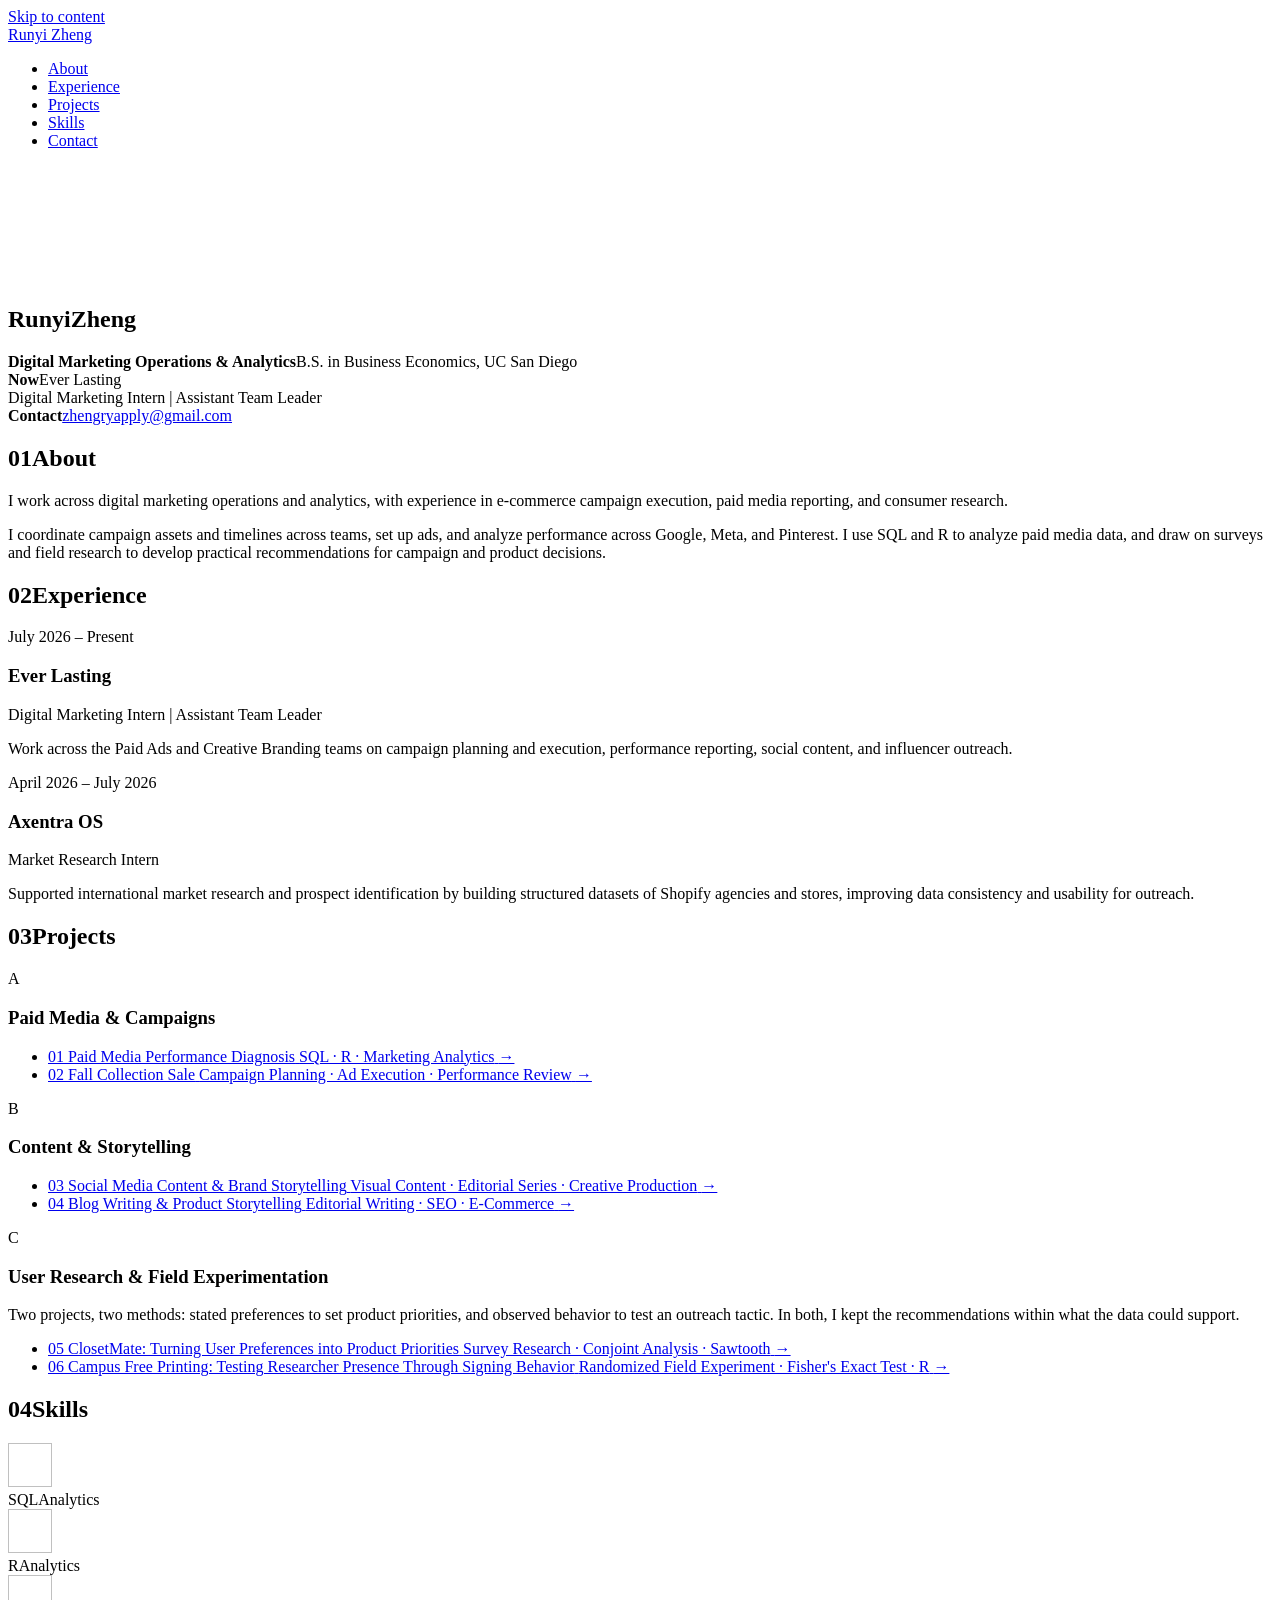
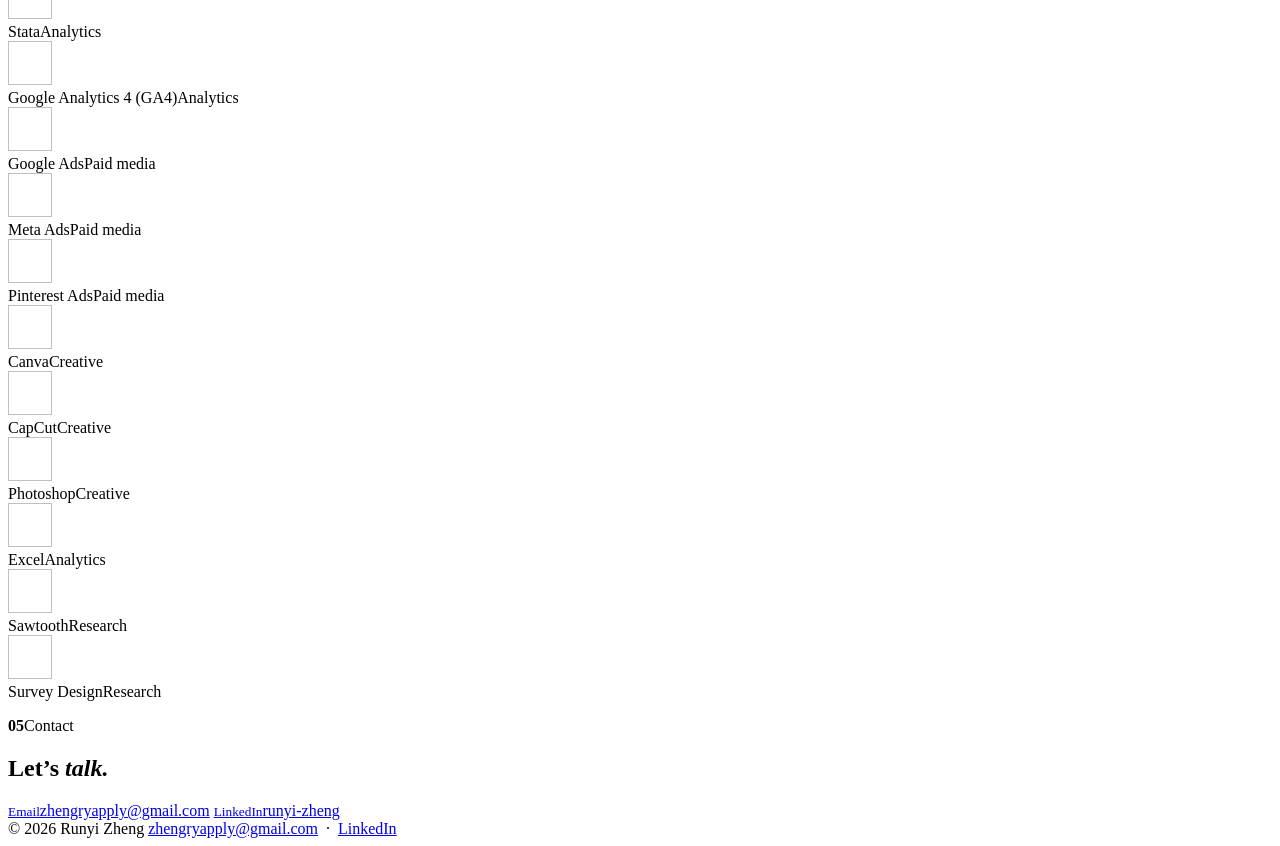
==== index.html @ e35b39c4 "Add files via upload" ====
<!doctype html>
<html lang="en">
<head>
<meta charset="utf-8">
<meta name="viewport" content="width=device-width, initial-scale=1">
<title>Runyi Zheng — Digital Marketing Operations &amp; Analytics</title>
<meta name="description" content="Runyi Zheng: digital marketing operations and analytics. Paid media reporting, campaign execution, content and consumer research. B.S. in Business Economics, UC San Diego.">
<meta property="og:title" content="Runyi Zheng — Digital Marketing Operations &amp; Analytics">
<meta property="og:description" content="Runyi Zheng: digital marketing operations and analytics. Paid media reporting, campaign execution, content and consumer research. B.S. in Business Economics, UC San Diego.">
<meta property="og:type" content="website">
<meta name="theme-color" content="#0a0a0a">
<link rel="icon" href="favicon.svg" type="image/svg+xml">
<link rel="preload" href="assets/fonts/inter-latin-wght-normal.woff2" as="font" type="font/woff2" crossorigin>
<link rel="stylesheet" href="assets/style.css">
<script src="assets/fallback.js" defer></script>
</head>
<body>
<a class="skip" href="#main">Skip to content</a>
<header class="nav">
  <a class="brand" href="#">Runyi Zheng</a>
  <nav aria-label="Main"><ul>
    <li><a href="#about">About</a></li>
    <li><a href="#experience">Experience</a></li>
    <li><a href="#projects">Projects</a></li>
    <li><a href="#skills">Skills</a></li>
    <li><a href="#contact">Contact</a></li>
  </ul></nav>
</header>
<main id="main">

<section class="hero" id="top" style="padding-top:120px">
  <div class="wrap">
    <h1><span>Runyi</span><span>Zheng</span></h1>
    <div class="hero-meta">
      <div><strong>Digital Marketing Operations &amp; Analytics</strong>B.S. in Business Economics, UC San Diego</div>
      <div><strong>Now</strong>Ever Lasting<br>Digital Marketing Intern | Assistant Team Leader</div>
      <div><strong>Contact</strong><a href="mailto:zhengryapply@gmail.com">zhengryapply@gmail.com</a></div>
    </div>
  </div>
</section>

<section id="about">
  <div class="wrap">
    <div class="sec-head">
      <h2 class="label"><b>01</b>About</h2>
      <div>
        <p class="about-text">I work across digital marketing operations and analytics, with experience in e-commerce campaign execution, paid media reporting, and consumer research.</p>
        <p class="about-text">I coordinate campaign assets and timelines across teams, set up ads, and analyze performance across Google, Meta, and Pinterest. I use SQL and R to analyze paid media data, and draw on surveys and field research to develop practical recommendations for campaign and product decisions.</p>
      </div>
    </div>
  </div>
</section>

<section id="experience" style="padding-top:0">
  <div class="wrap">
    <h2 class="label"><b>02</b>Experience</h2>
    <div class="rows">
      <article class="exp">
        <div class="when">July 2026 &ndash; Present</div>
        <div><h3>Ever Lasting</h3><p class="role">Digital Marketing Intern | Assistant Team Leader</p></div>
        <p class="desc">Work across the Paid Ads and Creative Branding teams on campaign planning and execution, performance reporting, social content, and influencer outreach.</p>
      </article>
      <article class="exp">
        <div class="when">April 2026 &ndash; July 2026</div>
        <div><h3>Axentra OS</h3><p class="role">Market Research Intern</p></div>
        <p class="desc">Supported international market research and prospect identification by building structured datasets of Shopify agencies and stores, improving data consistency and usability for outreach.</p>
      </article>
    </div>
  </div>
</section>

<section id="projects" style="padding-top:0">
  <div class="wrap">
    <h2 class="label"><b>03</b>Projects</h2>
    <div class="group">
      <div class="group-head"><span class="label">A</span><h3>Paid Media &amp; Campaigns</h3></div>
      <ul class="plist">
        <li><a href="paid-media-diagnosis.html">
          <span class="num">01</span>
          <span class="title">Paid Media Performance Diagnosis</span>
          <span class="tags">SQL · R · Marketing Analytics</span>
          <span class="arrow" aria-hidden="true">&rarr;</span>
        </a></li>
        <li><a href="fall-collection-sale.html">
          <span class="num">02</span>
          <span class="title">Fall Collection Sale</span>
          <span class="tags">Campaign Planning · Ad Execution · Performance Review</span>
          <span class="arrow" aria-hidden="true">&rarr;</span>
        </a></li>
      </ul>
    </div>
    <div class="group">
      <div class="group-head"><span class="label">B</span><h3>Content &amp; Storytelling</h3></div>
      <ul class="plist">
        <li><a href="social-content.html">
          <span class="num">03</span>
          <span class="title">Social Media Content &amp; Brand Storytelling</span>
          <span class="tags">Visual Content · Editorial Series · Creative Production</span>
          <span class="arrow" aria-hidden="true">&rarr;</span>
        </a></li>
        <li><a href="blog-writing.html">
          <span class="num">04</span>
          <span class="title">Blog Writing &amp; Product Storytelling</span>
          <span class="tags">Editorial Writing · SEO · E-Commerce</span>
          <span class="arrow" aria-hidden="true">&rarr;</span>
        </a></li>
      </ul>
    </div>
    <div class="group">
      <div class="group-head"><span class="label">C</span><h3>User Research &amp; Field Experimentation</h3>
      <p class="group-note">Two projects, two methods: stated preferences to set product priorities, and observed behavior to test an outreach tactic. In both, I kept the recommendations within what the data could support.</p></div>
      <ul class="plist">
        <li><a href="closetmate.html">
          <span class="num">05</span>
          <span class="title">ClosetMate: Turning User Preferences into Product Priorities</span>
          <span class="tags">Survey Research · Conjoint Analysis · Sawtooth</span>
          <span class="arrow" aria-hidden="true">&rarr;</span>
        </a></li>
        <li><a href="campus-free-printing.html">
          <span class="num">06</span>
          <span class="title">Campus Free Printing: Testing Researcher Presence Through Signing Behavior</span>
          <span class="tags">Randomized Field Experiment · Fisher's Exact Test · R</span>
          <span class="arrow" aria-hidden="true">&rarr;</span>
        </a></li>
      </ul>
    </div>
  </div>
</section>

<section id="skills" style="padding-top:0">
  <div class="wrap">
    <h2 class="label"><b>04</b>Skills</h2>
    <div class="skills-grid">
      <div class="skill">
        <div class="logo"><img data-base="assets/logos/sql" data-exts="svg,png,webp" alt="" width="44" height="44"></div>
        <div class="name">SQL<span class="kind">Analytics</span></div>
      </div>
      <div class="skill">
        <div class="logo"><img data-base="assets/logos/r" data-exts="svg,png,webp" alt="" width="44" height="44"></div>
        <div class="name">R<span class="kind">Analytics</span></div>
      </div>
      <div class="skill">
        <div class="logo"><img data-base="assets/logos/stata" data-exts="svg,png,webp" alt="" width="44" height="44"></div>
        <div class="name">Stata<span class="kind">Analytics</span></div>
      </div>
      <div class="skill">
        <div class="logo"><img data-base="assets/logos/google-analytics" data-exts="svg,png,webp" alt="" width="44" height="44"></div>
        <div class="name">Google Analytics 4 (GA4)<span class="kind">Analytics</span></div>
      </div>
      <div class="skill">
        <div class="logo"><img data-base="assets/logos/google-ads" data-exts="svg,png,webp" alt="" width="44" height="44"></div>
        <div class="name">Google Ads<span class="kind">Paid media</span></div>
      </div>
      <div class="skill">
        <div class="logo"><img data-base="assets/logos/meta-ads" data-exts="svg,png,webp" alt="" width="44" height="44"></div>
        <div class="name">Meta Ads<span class="kind">Paid media</span></div>
      </div>
      <div class="skill">
        <div class="logo"><img data-base="assets/logos/pinterest-ads" data-exts="svg,png,webp" alt="" width="44" height="44"></div>
        <div class="name">Pinterest Ads<span class="kind">Paid media</span></div>
      </div>
      <div class="skill">
        <div class="logo"><img data-base="assets/logos/canva" data-exts="svg,png,webp" alt="" width="44" height="44"></div>
        <div class="name">Canva<span class="kind">Creative</span></div>
      </div>
      <div class="skill">
        <div class="logo"><img data-base="assets/logos/capcut" data-exts="svg,png,webp" alt="" width="44" height="44"></div>
        <div class="name">CapCut<span class="kind">Creative</span></div>
      </div>
      <div class="skill">
        <div class="logo"><img data-base="assets/logos/photoshop" data-exts="svg,png,webp" alt="" width="44" height="44"></div>
        <div class="name">Photoshop<span class="kind">Creative</span></div>
      </div>
      <div class="skill">
        <div class="logo"><img data-base="assets/logos/excel" data-exts="svg,png,webp" alt="" width="44" height="44"></div>
        <div class="name">Excel<span class="kind">Analytics</span></div>
      </div>
      <div class="skill">
        <div class="logo"><img data-base="assets/logos/sawtooth" data-exts="svg,png,webp" alt="" width="44" height="44"></div>
        <div class="name">Sawtooth<span class="kind">Research</span></div>
      </div>
      <div class="skill">
        <div class="logo"><img data-base="assets/logos/survey-design" data-exts="svg,png,webp" alt="" width="44" height="44"></div>
        <div class="name">Survey Design<span class="kind">Research</span></div>
      </div>
    </div>
  </div>
</section>

<section class="contact" id="contact">
  <div class="wrap">
    <p class="label"><b>05</b>Contact</p>
    <h2>Let&rsquo;s <em>talk.</em></h2>
    <div class="contact-links">
      <a href="mailto:zhengryapply@gmail.com"><small>Email</small>zhengryapply@gmail.com</a>
      <a href="https://www.linkedin.com/in/runyi-zheng-bb19a9379" target="_blank" rel="noopener"><small>LinkedIn</small>runyi-zheng</a>
    </div>
  </div>
</section>

</main>
<footer>
  <div class="wrap">
    <span>&copy; 2026 Runyi Zheng</span>
    <span><a href="mailto:zhengryapply@gmail.com">zhengryapply@gmail.com</a> &nbsp;·&nbsp; <a href="https://www.linkedin.com/in/runyi-zheng-bb19a9379" target="_blank" rel="noopener">LinkedIn</a></span>
  </div>
</footer>
</body>
</html>
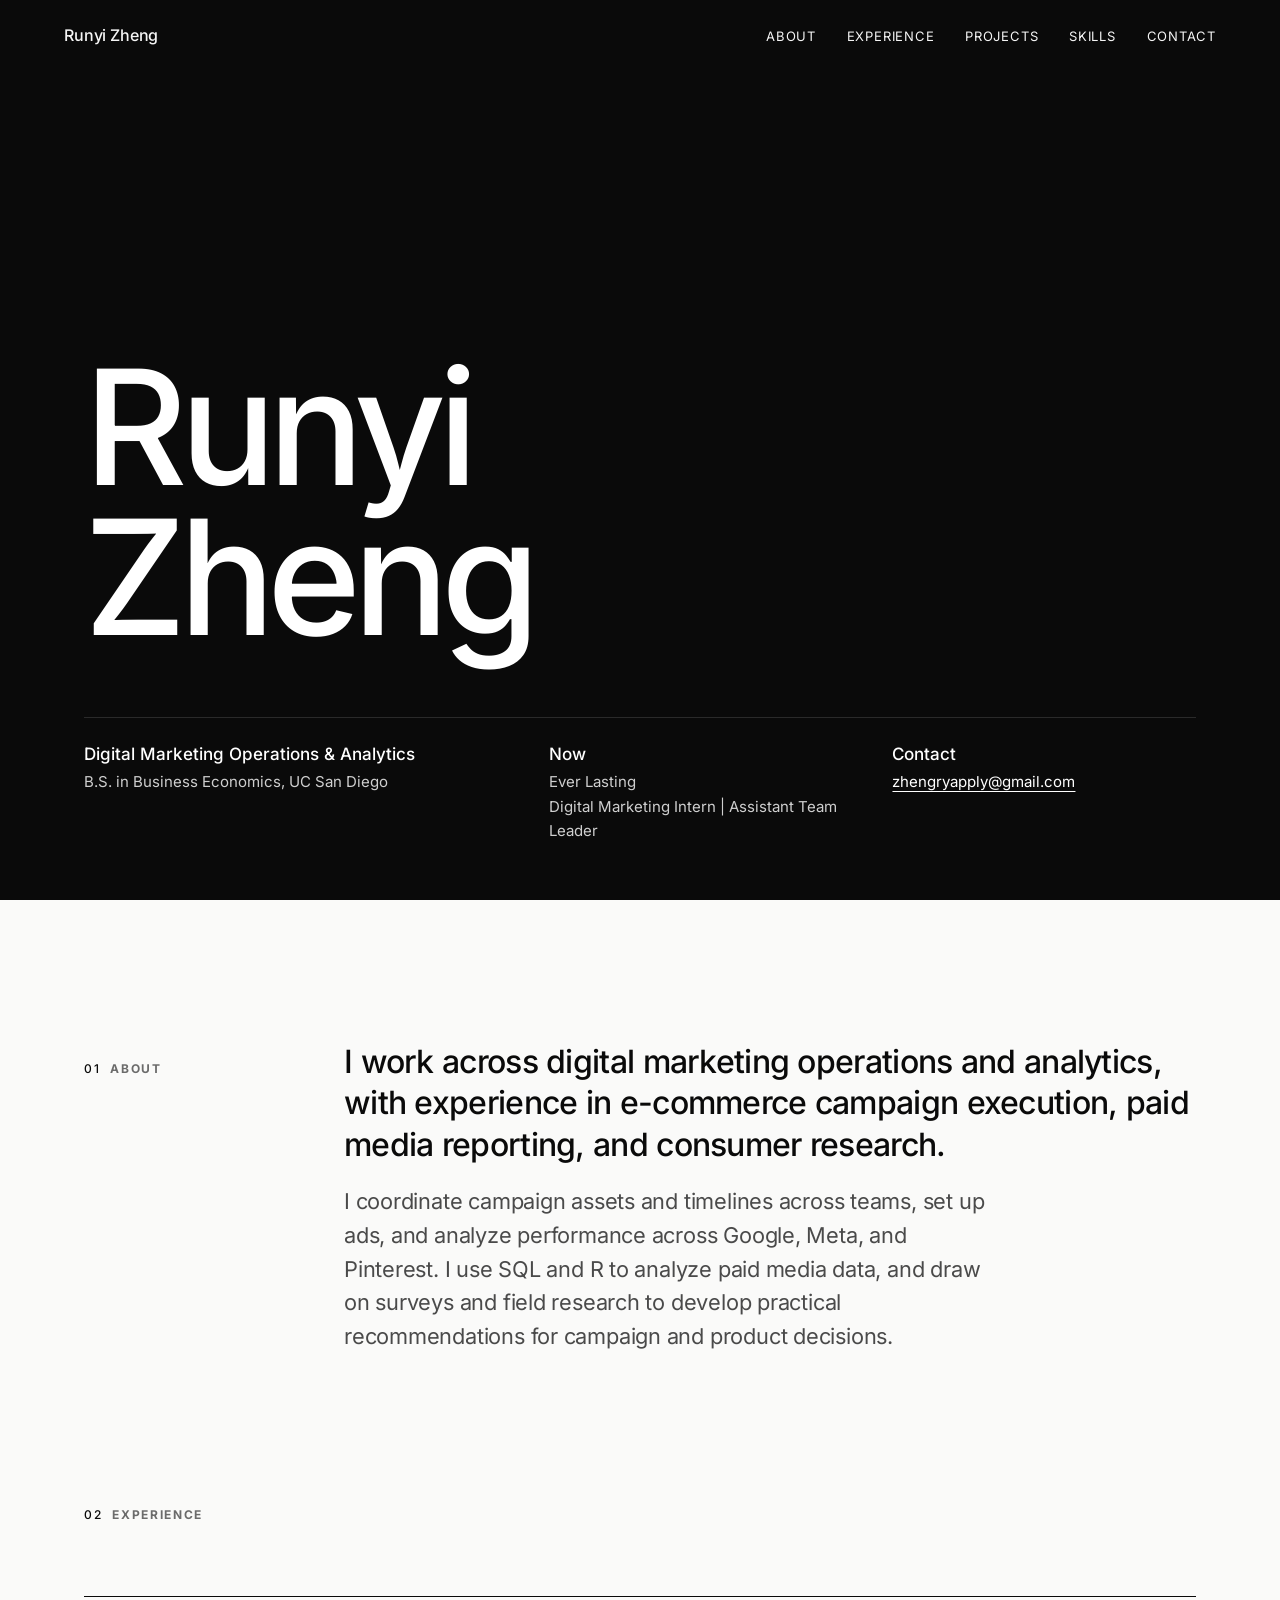
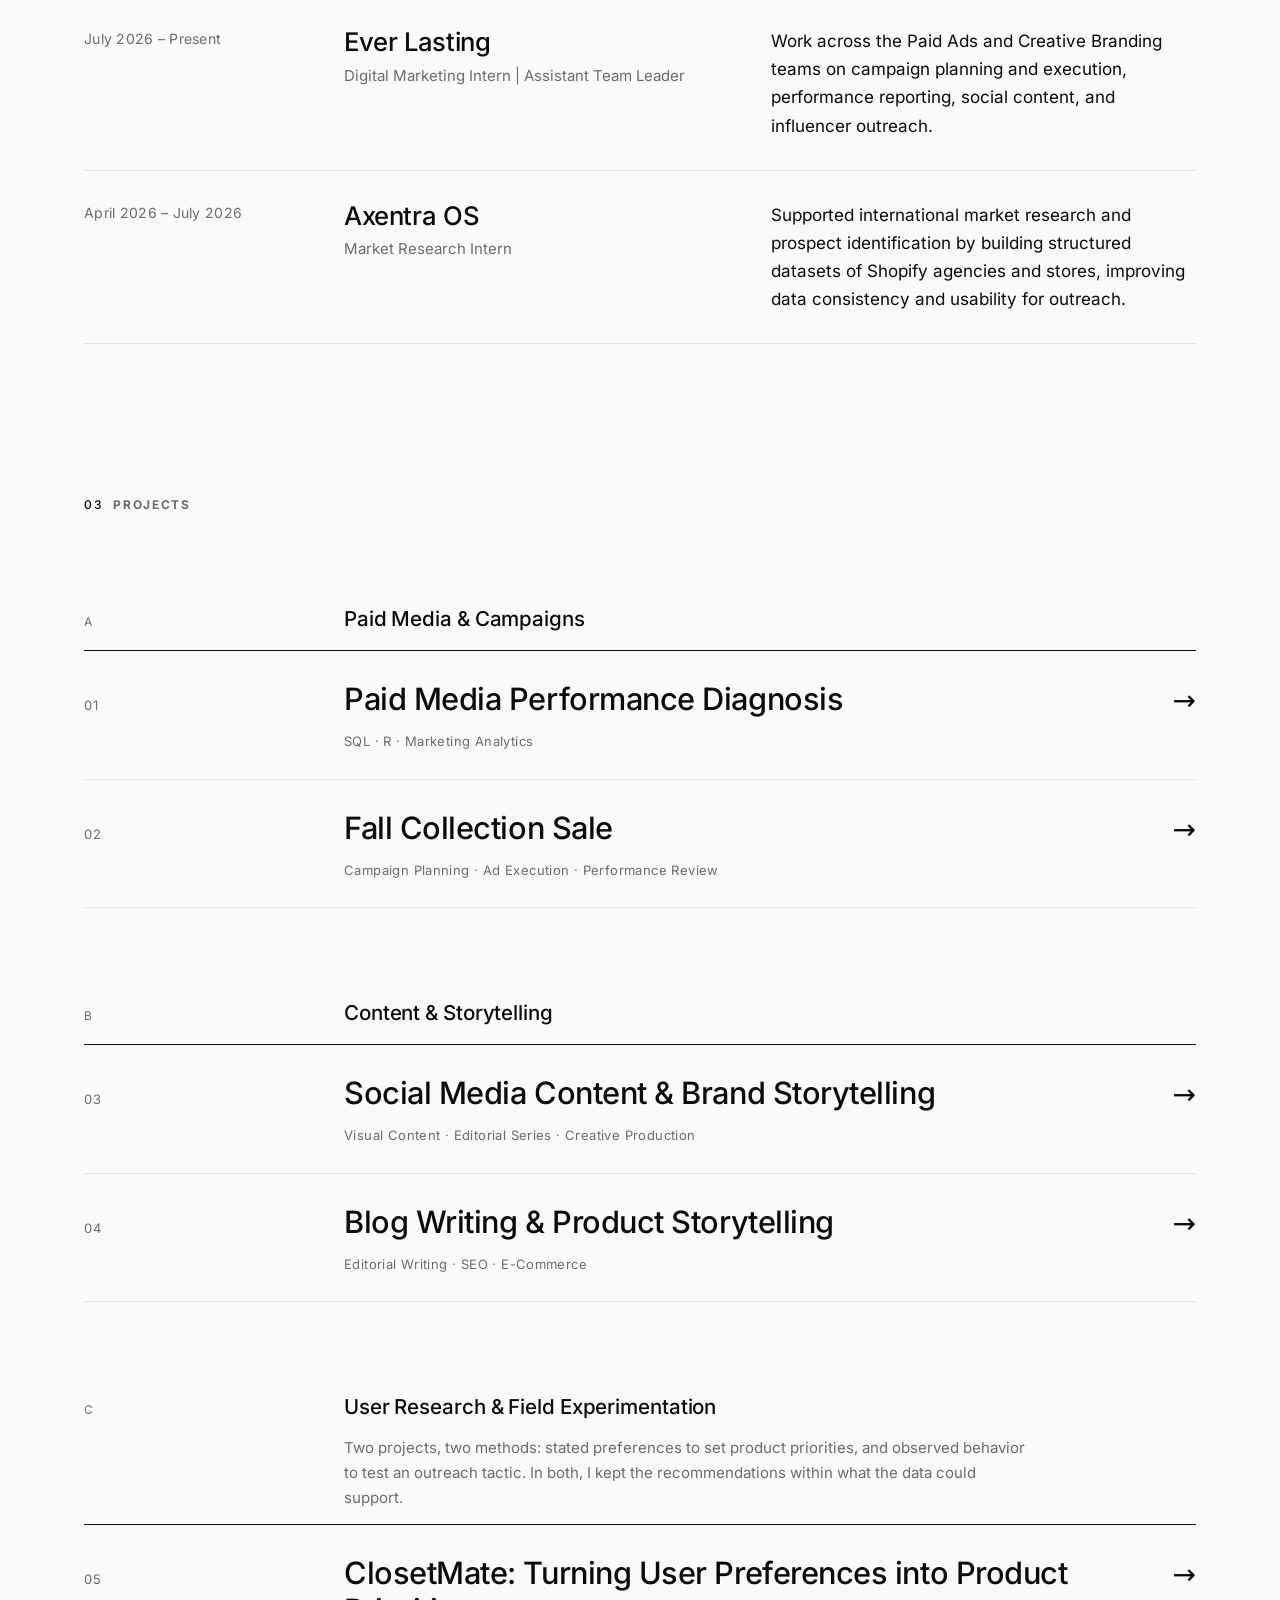
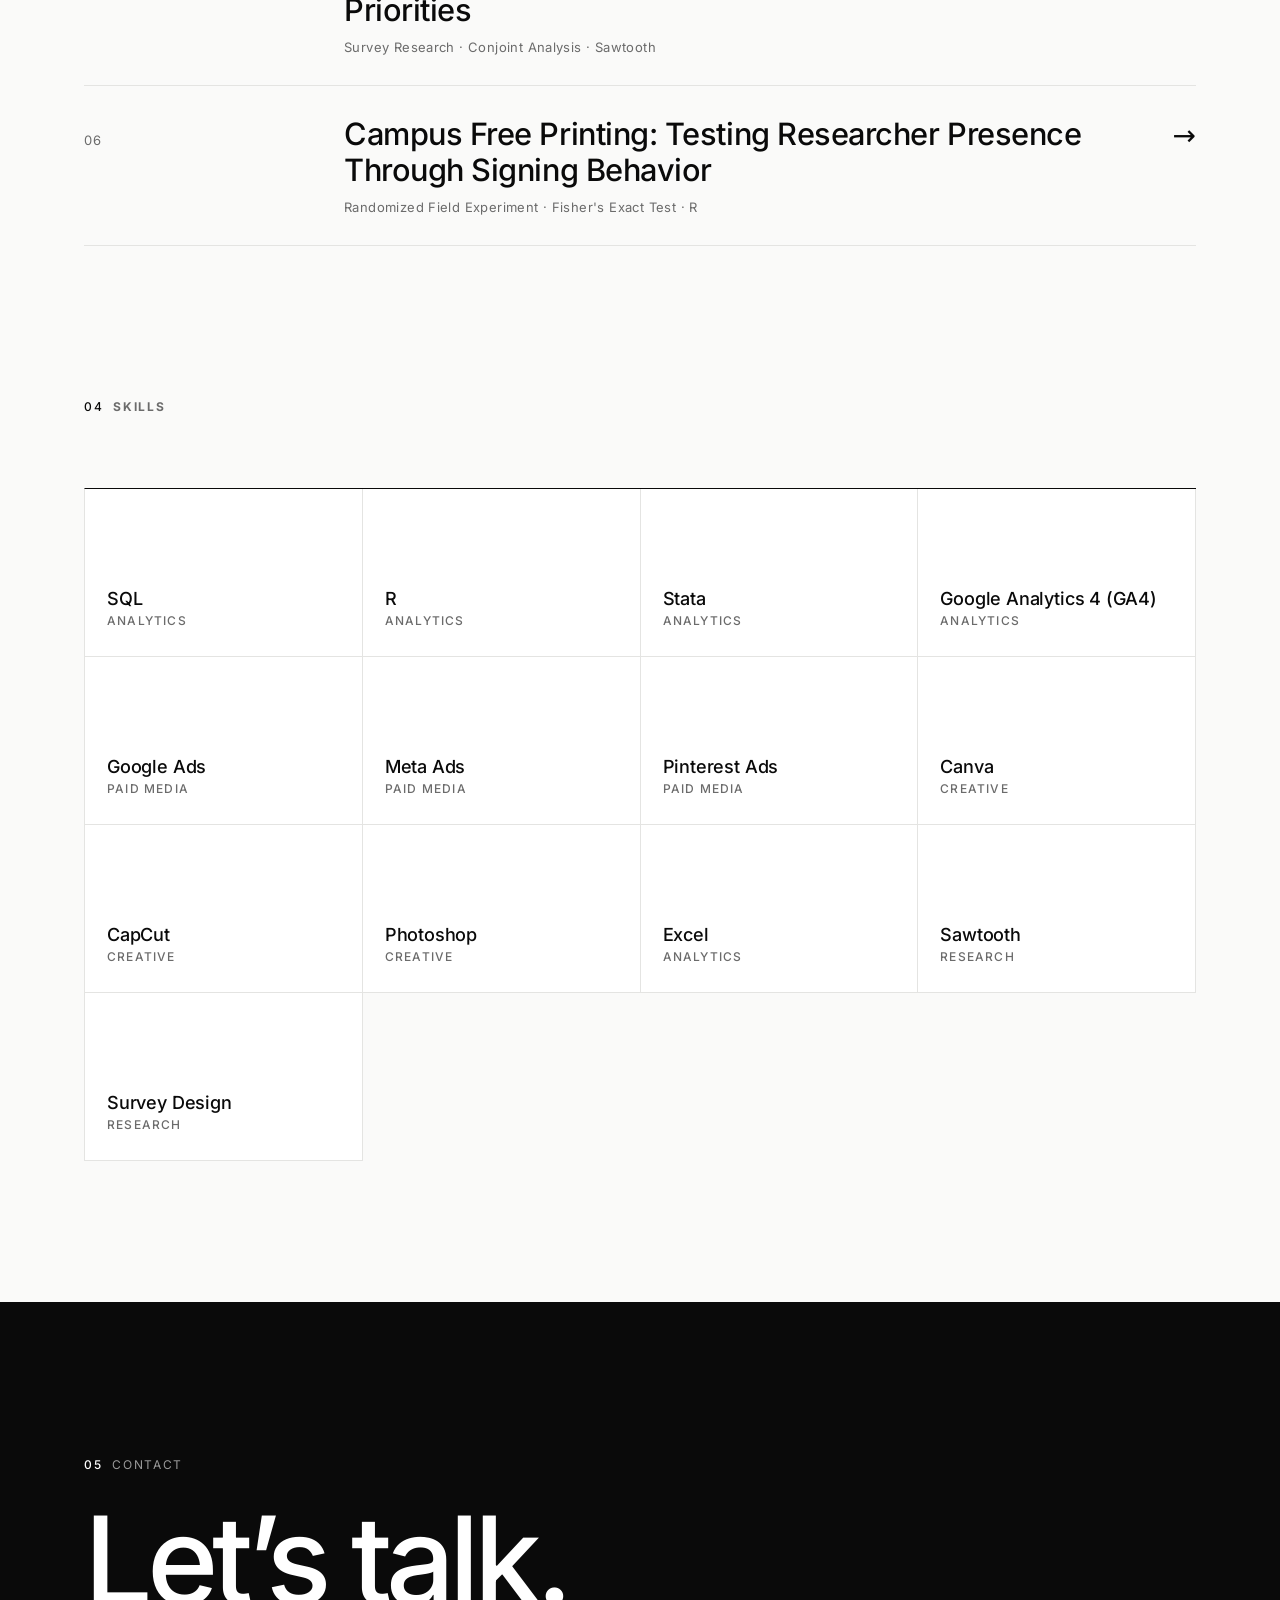
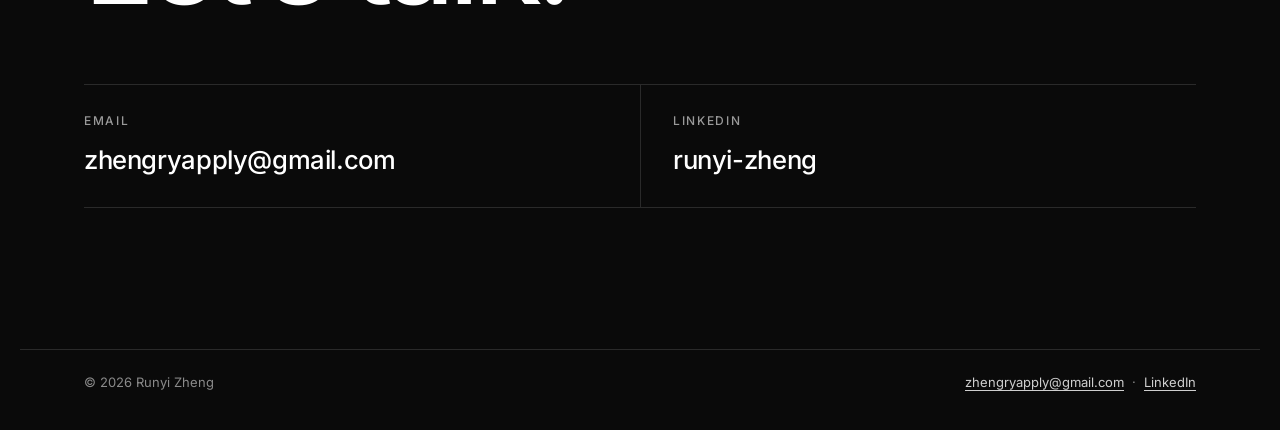
==== commit 0fa61589: "Add files via upload" ====
--- a/index.html
+++ b/index.html
@@ -9,10 +9,308 @@
 <meta property="og:description" content="Runyi Zheng: digital marketing operations and analytics. Paid media reporting, campaign execution, content and consumer research. B.S. in Business Economics, UC San Diego.">
 <meta property="og:type" content="website">
 <meta name="theme-color" content="#0a0a0a">
-<link rel="icon" href="favicon.svg" type="image/svg+xml">
+<link rel="icon" href="[data-uri]" type="image/svg+xml">
 <link rel="preload" href="assets/fonts/inter-latin-wght-normal.woff2" as="font" type="font/woff2" crossorigin>
-<link rel="stylesheet" href="assets/style.css">
-<script src="assets/fallback.js" defer></script>
+<style>/* Runyi Zheng — portfolio
+   Black and white, editorial. Fonts are self-hosted in /assets/fonts. */
+
+@font-face {
+  font-family: "Inter";
+  src: url("[data-uri]") format("woff2");
+  font-weight: 100 900;
+  font-style: normal;
+  font-display: swap;
+}
+
+:root {
+  --black: #0a0a0a;
+  --white: #ffffff;
+  --paper: #fafaf9;
+  --muted: #6b6b6b;
+  --line: #e4e4e2;
+  --line-dark: #2a2a2a;
+  --sans: "Inter", system-ui, -apple-system, "Segoe UI", Helvetica, Arial, sans-serif;
+  --gutter: clamp(20px, 5vw, 72px);
+  --max: 1240px;
+}
+
+*, *::before, *::after { box-sizing: border-box; }
+html { scroll-behavior: smooth; -webkit-text-size-adjust: 100%; }
+body {
+  margin: 0;
+  background: var(--paper);
+  color: var(--black);
+  font-family: var(--sans);
+  font-size: 17px;
+  line-height: 1.65;
+  -webkit-font-smoothing: antialiased;
+  text-rendering: optimizeLegibility;
+}
+img { max-width: 100%; height: auto; display: block; }
+a { color: inherit; }
+::selection { background: var(--black); color: var(--white); }
+
+.skip {
+  position: absolute; left: -9999px; top: 8px;
+  background: var(--black); color: var(--white); padding: 8px 14px; z-index: 100;
+}
+.skip:focus { left: 8px; }
+
+:focus-visible { outline: 2px solid currentColor; outline-offset: 4px; }
+
+.wrap { max-width: var(--max); margin: 0 auto; padding: 0 var(--gutter); }
+
+/* ---------- Nav (inverts over black and white) ---------- */
+.nav {
+  position: fixed; inset: 0 0 auto 0; z-index: 50;
+  display: flex; justify-content: space-between; align-items: baseline;
+  gap: 8px 24px; flex-wrap: wrap;
+  padding: 22px var(--gutter);
+  color: #fff; mix-blend-mode: difference;
+  font-size: 13px; letter-spacing: .06em; text-transform: uppercase;
+  pointer-events: none;
+}
+.nav a { text-decoration: none; pointer-events: auto; }
+.nav .brand { font-family: var(--sans); font-weight: 500; font-size: 16px; letter-spacing: -.01em; text-transform: none; }
+.nav ul { list-style: none; margin: 0; padding: 0; display: flex; gap: clamp(14px, 2.4vw, 32px); }
+.nav ul a { position: relative; padding-bottom: 2px; }
+.nav ul a::after {
+  content: ""; position: absolute; left: 0; bottom: 0; height: 1px; width: 100%;
+  background: currentColor; transform: scaleX(0); transform-origin: left; transition: transform .35s ease;
+}
+.nav ul a:hover::after, .nav ul a:focus-visible::after { transform: scaleX(1); }
+
+/* ---------- Hero ---------- */
+.hero {
+  background: var(--black); color: var(--white);
+  min-height: 100svh; display: flex; flex-direction: column; justify-content: flex-end;
+  padding: 120px 0 clamp(28px, 5vw, 56px);
+}
+.hero h1 {
+  font-family: var(--sans); font-weight: 500;
+  font-size: clamp(52px, 12.5vw, 184px); line-height: .94; letter-spacing: -.05em;
+  margin: 0 0 clamp(28px, 5vw, 64px);
+}
+.hero h1 span { display: block; }
+.hero-meta {
+  display: grid; grid-template-columns: 1.4fr 1fr 1fr; gap: 24px 40px;
+  border-top: 1px solid var(--line-dark); padding-top: 22px;
+  font-size: 15px; color: #cfcfcf;
+}
+.hero-meta strong { display: block; color: var(--white); font-weight: 500; font-size: 17px; margin-bottom: 2px; }
+.hero-meta a { color: var(--white); text-underline-offset: 4px; }
+.hero h1, .hero-meta { animation: rise .9s cubic-bezier(.2,.7,.2,1) both; }
+.hero-meta { animation-delay: .15s; }
+@keyframes rise { from { opacity: 0; transform: translateY(18px); } to { opacity: 1; transform: none; } }
+
+/* ---------- Sections ---------- */
+section { padding: clamp(72px, 11vw, 150px) 0; }
+.sec-head {
+  display: grid; grid-template-columns: 220px 1fr; gap: 24px 40px; align-items: baseline;
+}
+.label {
+  font-size: 12px; letter-spacing: .14em; text-transform: uppercase; color: var(--muted);
+}
+.label b { font-weight: 500; color: var(--black); margin-right: 10px; }
+
+.about-text {
+  font-family: var(--sans); font-weight: 500; font-size: clamp(22px, 2.5vw, 34px); line-height: 1.3;
+  letter-spacing: -.022em; margin: 0; max-width: 30em;
+}
+.about-text + .about-text { margin-top: .9em; color: #4a4a4a; font-weight: 400; font-size: clamp(17px, 1.7vw, 22px); line-height: 1.55; letter-spacing: -.01em; }
+
+/* Experience */
+.rows { margin-top: clamp(36px, 6vw, 72px); border-top: 1px solid var(--black); }
+.exp {
+  display: grid; grid-template-columns: 220px 1fr 1.1fr; gap: 12px 40px;
+  padding: 30px 0; border-bottom: 1px solid var(--line);
+}
+.exp .when { font-size: 14px; color: var(--muted); letter-spacing: .02em; }
+.exp h3 { font-family: var(--sans); font-weight: 500; font-size: clamp(21px, 2vw, 27px); line-height: 1.2; letter-spacing: -.015em; margin: 0 0 6px; }
+.exp .role { font-size: 15px; color: var(--muted); margin: 0; }
+.exp p.desc { margin: 0; }
+
+/* Projects index */
+.group { margin-top: clamp(48px, 7vw, 88px); }
+.group-head {
+  display: grid; grid-template-columns: 220px 1fr; gap: 12px 40px; align-items: baseline;
+  padding-bottom: 14px;
+}
+.group-head h3 { font-family: var(--sans); font-style: normal; font-weight: 500; font-size: clamp(17px, 1.6vw, 21px); letter-spacing: -.005em; margin: 0; }
+.group-note { grid-column: 2; margin: 0; color: var(--muted); max-width: 46em; font-size: 15px; }
+.plist { list-style: none; margin: 0; padding: 0; border-top: 1px solid var(--black); }
+.plist a {
+  display: grid; grid-template-columns: 220px 1fr auto; gap: 8px 40px; align-items: baseline;
+  padding: 26px 0; border-bottom: 1px solid var(--line); text-decoration: none;
+  transition: background .3s ease, color .3s ease, padding .3s ease;
+}
+.plist .num { font-size: 13px; color: var(--muted); letter-spacing: .1em; transition: color .3s; }
+.plist .title { font-family: var(--sans); font-weight: 500; font-size: clamp(21px, 2.4vw, 32px); line-height: 1.2; letter-spacing: -.015em; }
+.plist .tags { grid-column: 2; font-size: 13px; color: var(--muted); letter-spacing: .03em; transition: color .3s; }
+.plist .arrow { grid-row: 1; grid-column: 3; font-size: 28px; transition: transform .3s ease; }
+.plist a:hover, .plist a:focus-visible { background: var(--black); color: var(--white); padding-left: 16px; padding-right: 16px; }
+.plist a:hover .num, .plist a:hover .tags, .plist a:focus-visible .num, .plist a:focus-visible .tags { color: #b5b5b5; }
+.plist a:hover .arrow, .plist a:focus-visible .arrow { transform: translateX(6px); }
+
+/* Skills */
+.skills-grid {
+  margin-top: clamp(36px, 6vw, 72px);
+  display: grid; grid-template-columns: repeat(4, 1fr);
+  border-top: 1px solid var(--black); border-left: 1px solid var(--line);
+}
+.skill {
+  border-right: 1px solid var(--line); border-bottom: 1px solid var(--line);
+  padding: 28px 22px; min-height: 168px;
+  display: flex; flex-direction: column; justify-content: space-between; gap: 22px;
+  background: var(--white);
+}
+.skill .logo { height: 44px; display: flex; align-items: center; }
+.skill .logo img { max-height: 44px; max-width: 120px; width: auto; object-fit: contain; }
+.skill .name { font-family: var(--sans); font-weight: 500; font-size: 18px; line-height: 1.2; letter-spacing: -.01em; }
+.skill .kind { font-size: 12px; letter-spacing: .1em; text-transform: uppercase; color: var(--muted); display: block; margin-top: 4px; font-family: var(--sans); }
+
+/* Contact */
+.contact { background: var(--black); color: var(--white); }
+.contact .label, .contact .label b { color: #9a9a9a; }
+.contact .label b { color: var(--white); }
+.contact h2 {
+  font-family: var(--sans); font-weight: 500; font-size: clamp(44px, 9.5vw, 140px);
+  line-height: 1; letter-spacing: -.05em; margin: 24px 0 clamp(32px, 5vw, 64px);
+}
+.contact h2 em { font-style: normal; }
+.contact-links { display: grid; grid-template-columns: repeat(2, minmax(0, 1fr)); gap: 0; border-top: 1px solid var(--line-dark); }
+.contact-links a {
+  display: block; padding: 26px 0; text-decoration: none; border-bottom: 1px solid var(--line-dark);
+  font-family: var(--sans); font-weight: 500; font-size: clamp(18px, 2vw, 26px); letter-spacing: -.015em; overflow-wrap: anywhere;
+  transition: color .25s;
+}
+.contact-links a small { display: block; font-family: var(--sans); font-size: 12px; letter-spacing: .14em; text-transform: uppercase; color: #9a9a9a; margin-bottom: 8px; }
+.contact-links a:hover { color: #bdbdbd; }
+.contact-links a + a { padding-left: 32px; border-left: 1px solid var(--line-dark); }
+footer { background: var(--black); color: #8a8a8a; font-size: 13px; padding: 0 0 36px; }
+footer .wrap { display: flex; justify-content: space-between; gap: 16px; flex-wrap: wrap; border-top: 1px solid var(--line-dark); padding-top: 22px; }
+footer a { color: #cfcfcf; text-underline-offset: 3px; }
+
+/* ---------- Project pages ---------- */
+.p-head { padding: clamp(120px, 16vw, 200px) 0 clamp(36px, 5vw, 64px); background: var(--paper); }
+.kicker { font-size: 12px; letter-spacing: .14em; text-transform: uppercase; color: var(--muted); margin: 0 0 22px; }
+.p-head h1 {
+  font-family: var(--sans); font-weight: 500; font-size: clamp(32px, 5.4vw, 72px);
+  line-height: 1.06; letter-spacing: -.03em; margin: 0; max-width: 16em;
+}
+.p-sub { margin: 28px 0 0; font-size: 15px; letter-spacing: .04em; color: var(--muted); }
+.p-sub em { font-style: normal; margin-left: 4px; }
+
+.stats {
+  display: grid; grid-auto-flow: column; grid-auto-columns: 1fr; gap: 0;
+  border-top: 1px solid var(--black); border-bottom: 1px solid var(--line);
+  margin: clamp(32px, 5vw, 56px) 0 0;
+}
+.stat { padding: 28px 24px 28px 0; }
+.stat + .stat { padding-left: 24px; border-left: 1px solid var(--line); }
+.stat .n { font-family: var(--sans); font-weight: 500; font-size: clamp(30px, 4.2vw, 58px); line-height: 1.05; letter-spacing: -.04em; display: block; }
+.stat .d { font-size: 13px; letter-spacing: .06em; text-transform: uppercase; color: var(--muted); display: block; margin-top: 10px; }
+
+.p-body { padding: clamp(40px, 6vw, 80px) 0 clamp(64px, 9vw, 120px); }
+.block { display: grid; grid-template-columns: 220px minmax(0, 1fr); gap: 16px 40px; padding: clamp(28px, 4vw, 48px) 0; border-bottom: 1px solid var(--line); }
+.block:last-of-type { border-bottom: 0; }
+.block h2 { margin: 6px 0 0; font-size: 12px; letter-spacing: .14em; text-transform: uppercase; color: var(--muted); font-weight: 400; }
+.block .prose { max-width: 40em; }
+.block .prose p { margin: 0 0 1em; }
+.block .prose p:last-child { margin-bottom: 0; }
+.block .lead { font-family: var(--sans); font-weight: 500; font-size: clamp(20px, 2.1vw, 28px); line-height: 1.35; letter-spacing: -.02em; margin: 0; max-width: 28em; }
+.note { color: var(--muted); font-size: 15px; }
+.wide { grid-column: 1 / -1; }
+
+figure { margin: 0; }
+.chart { background: #fff; border: 1px solid var(--line); padding: clamp(12px, 2vw, 28px); }
+.chart img { width: 100%; max-width: 760px; margin: 0 auto; }
+figcaption { font-size: 14px; color: var(--muted); margin-top: 12px; }
+
+table { border-collapse: collapse; width: 100%; max-width: 40em; margin: 0 0 1.2em; font-size: 16px; }
+th, td { text-align: left; padding: 14px 16px 14px 0; border-bottom: 1px solid var(--line); }
+thead th { font-size: 12px; letter-spacing: .12em; text-transform: uppercase; font-weight: 400; color: var(--muted); border-bottom: 1px solid var(--black); }
+td.num, th.num { text-align: right; padding-right: 0; font-variant-numeric: tabular-nums; }
+td strong { font-weight: 600; }
+
+.articles { list-style: none; margin: 0 0 8px; padding: 0; border-top: 1px solid var(--black); max-width: 52em; }
+.articles li { border-bottom: 1px solid var(--line); }
+.articles a { display: grid; grid-template-columns: 1fr auto; gap: 4px 24px; padding: 20px 0; text-decoration: none; transition: padding .25s ease, background .25s ease, color .25s ease; }
+.articles a:hover, .articles a:focus-visible { background: var(--black); color: var(--white); padding-left: 14px; padding-right: 14px; }
+.articles .t { font-family: var(--sans); font-weight: 500; font-size: clamp(17px, 1.7vw, 21px); line-height: 1.3; letter-spacing: -.01em; }
+.articles .s { grid-column: 1; font-size: 14px; color: var(--muted); }
+.articles a:hover .s, .articles a:focus-visible .s { color: #b5b5b5; }
+.articles .ext { grid-row: 1; grid-column: 2; font-size: 20px; }
+.sub-label { font-size: 12px; letter-spacing: .14em; text-transform: uppercase; color: var(--muted); margin: 34px 0 12px; }
+.sub-label:first-child { margin-top: 0; }
+
+.gallery { display: grid; grid-template-columns: repeat(3, 1fr); gap: clamp(8px, 1.4vw, 18px); }
+.shot { aspect-ratio: 4 / 5; background: #ecebe8; position: relative; overflow: hidden; display: grid; place-items: center; color: #9a9a96; font-size: 13px; letter-spacing: .12em; }
+.shot.land { aspect-ratio: 3 / 2; }
+.shot span { padding: 0 12px; text-align: center; font-size: 12px; letter-spacing: .03em; overflow-wrap: anywhere; }
+.shot img { position: absolute; inset: 0; width: 100%; height: 100%; object-fit: cover; }
+
+.pager { border-top: 1px solid var(--black); background: var(--paper); }
+.pager .wrap { display: grid; grid-template-columns: 1fr 1fr; }
+.pager a { padding: 40px 0; text-decoration: none; display: block; transition: color .25s; }
+.pager a:hover { color: var(--muted); }
+.pager a + a { text-align: right; border-left: 1px solid var(--line); padding-left: 24px; }
+.pager small { display: block; font-size: 12px; letter-spacing: .14em; text-transform: uppercase; color: var(--muted); margin-bottom: 10px; }
+.pager span { font-family: var(--sans); font-weight: 500; font-size: clamp(17px, 1.8vw, 22px); line-height: 1.25; letter-spacing: -.01em; display: block; }
+
+/* ---------- Responsive ---------- */
+@media (max-width: 900px) {
+  .sec-head, .group-head, .block { grid-template-columns: 1fr; }
+  .group-note { grid-column: 1; }
+  .exp { grid-template-columns: 1fr; gap: 6px; }
+  .plist a { grid-template-columns: 1fr auto; }
+  .plist .num { grid-column: 1; }
+  .plist .title { grid-column: 1; }
+  .plist .tags { grid-column: 1; }
+  .plist .arrow { grid-row: 2; grid-column: 2; }
+  .skills-grid { grid-template-columns: repeat(2, 1fr); }
+  .hero-meta { grid-template-columns: 1fr; }
+  .contact-links { grid-template-columns: 1fr; }
+  .contact-links a + a { padding-left: 0; border-left: 0; }
+  .stats { grid-auto-flow: row; grid-auto-columns: auto; }
+  .stat, .stat + .stat { padding: 20px 0; border-left: 0; }
+  .stat + .stat { border-top: 1px solid var(--line); }
+  .gallery { grid-template-columns: repeat(2, 1fr); }
+}
+@media (max-width: 560px) {
+  body { font-size: 16px; }
+  .nav { padding: 16px var(--gutter); font-size: 11px; }
+  .nav .brand { font-size: 20px; width: 100%; }
+  .nav ul { gap: 14px; }
+  .pager a { padding: 28px 0; }
+  .pager a + a { padding-left: 16px; }
+  th, td { padding-right: 10px; font-size: 15px; }
+}
+@media (prefers-reduced-motion: reduce) {
+  html { scroll-behavior: auto; }
+  *, *::before, *::after { animation: none !important; transition: none !important; }
+}
+
+/* Supplied portfolio images: preserve full compositions. */
+.portfolio-images { display:grid; gap:24px; }
+.portfolio-images img { display:block; width:100%; height:auto; }
+.portfolio-images.single { max-width:760px; }
+.portfolio-images.pair { grid-template-columns:repeat(2,minmax(0,1fr)); align-items:start; }
+.portfolio-images.stack { max-width:1000px; }
+.research-link { display:inline-block; padding:16px 20px; border:1px solid currentColor; text-decoration:none; }
+@media(max-width:640px) { .portfolio-images.pair { grid-template-columns:1fr; } }
+</style>
+<script>// Loads images by base name and tries several file extensions.
+// Drop a file such as assets/social/01.jpg or assets/logos/sql.svg and it appears.
+document.querySelectorAll('img[data-base]').forEach(function (img) {
+  var exts = (img.dataset.exts || 'jpg,png').split(','), i = 0, base = img.dataset.base;
+  img.addEventListener('error', function () {
+    i += 1;
+    if (i < exts.length) { img.src = base + '.' + exts[i]; } else { img.remove(); }
+  });
+  img.src = base + '.' + exts[0];
+});
+</script>
 </head>
 <body>
 <a class="skip" href="#main">Skip to content</a>
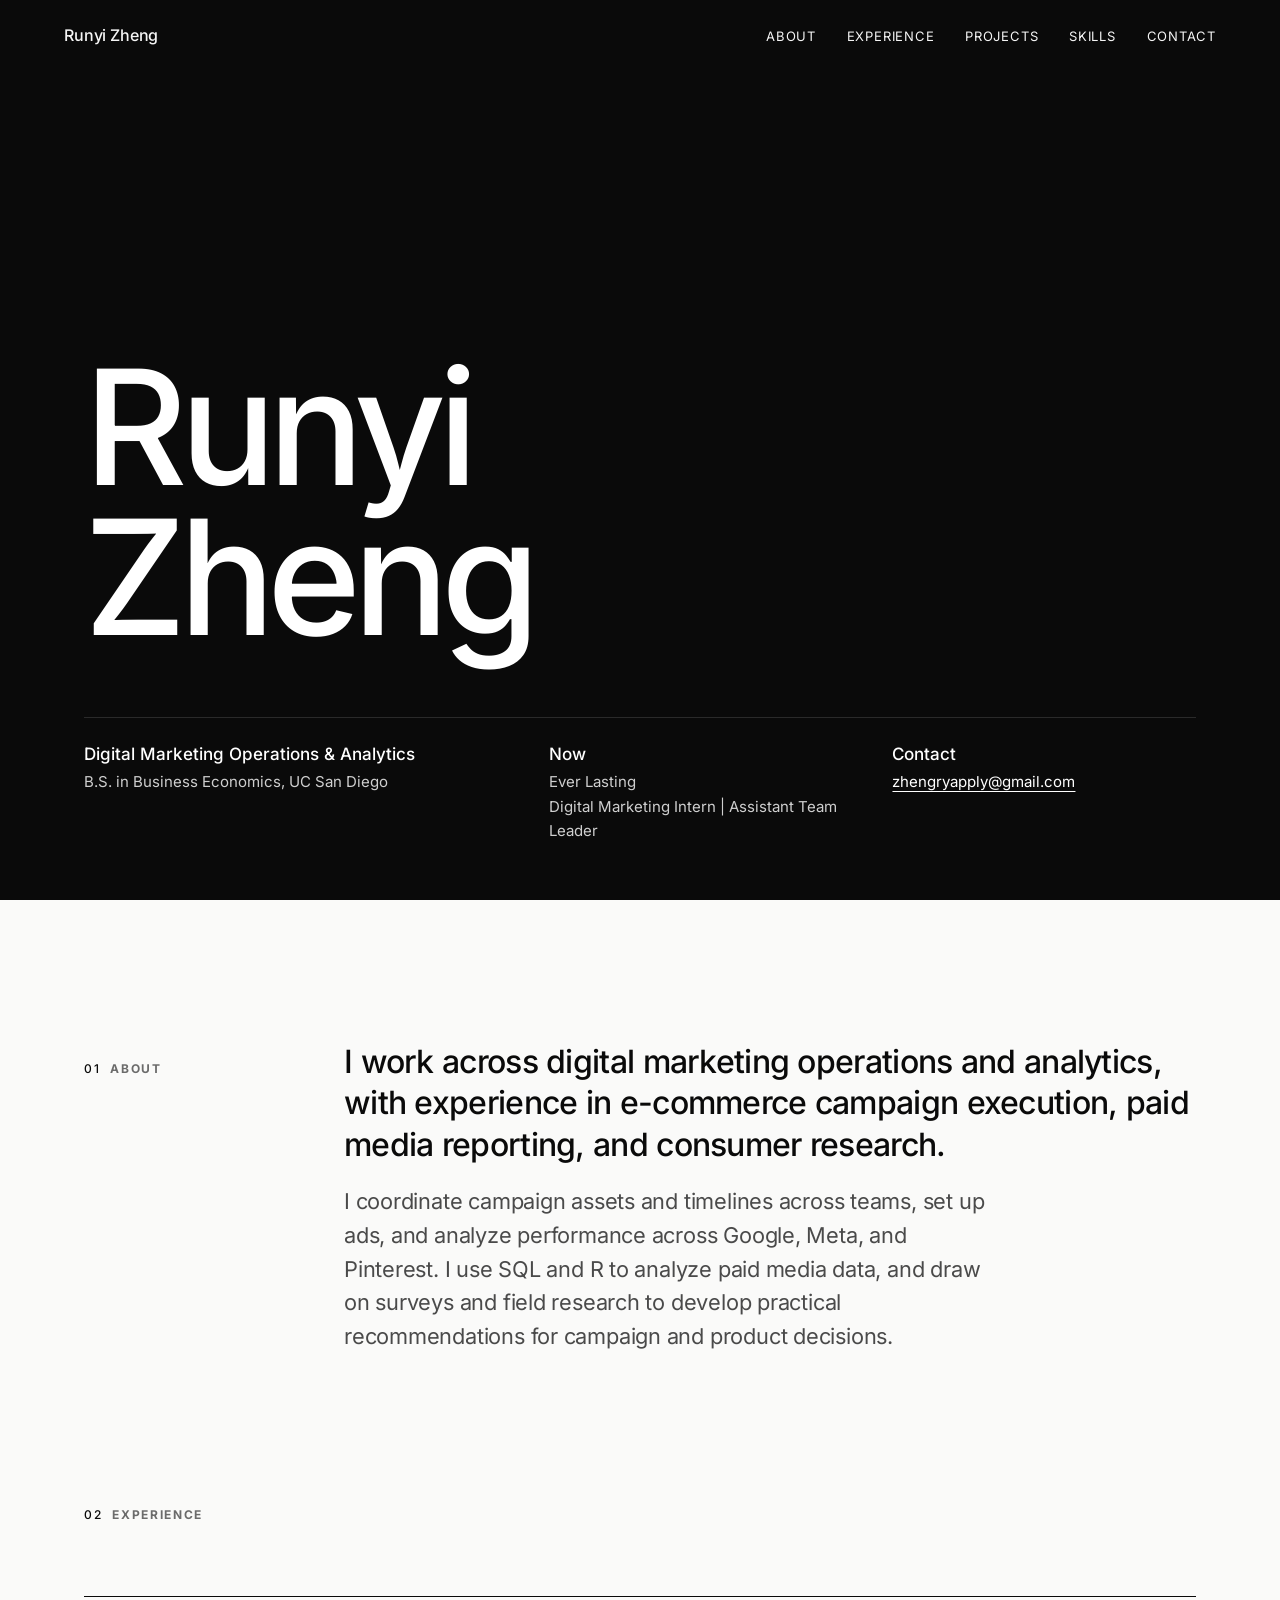
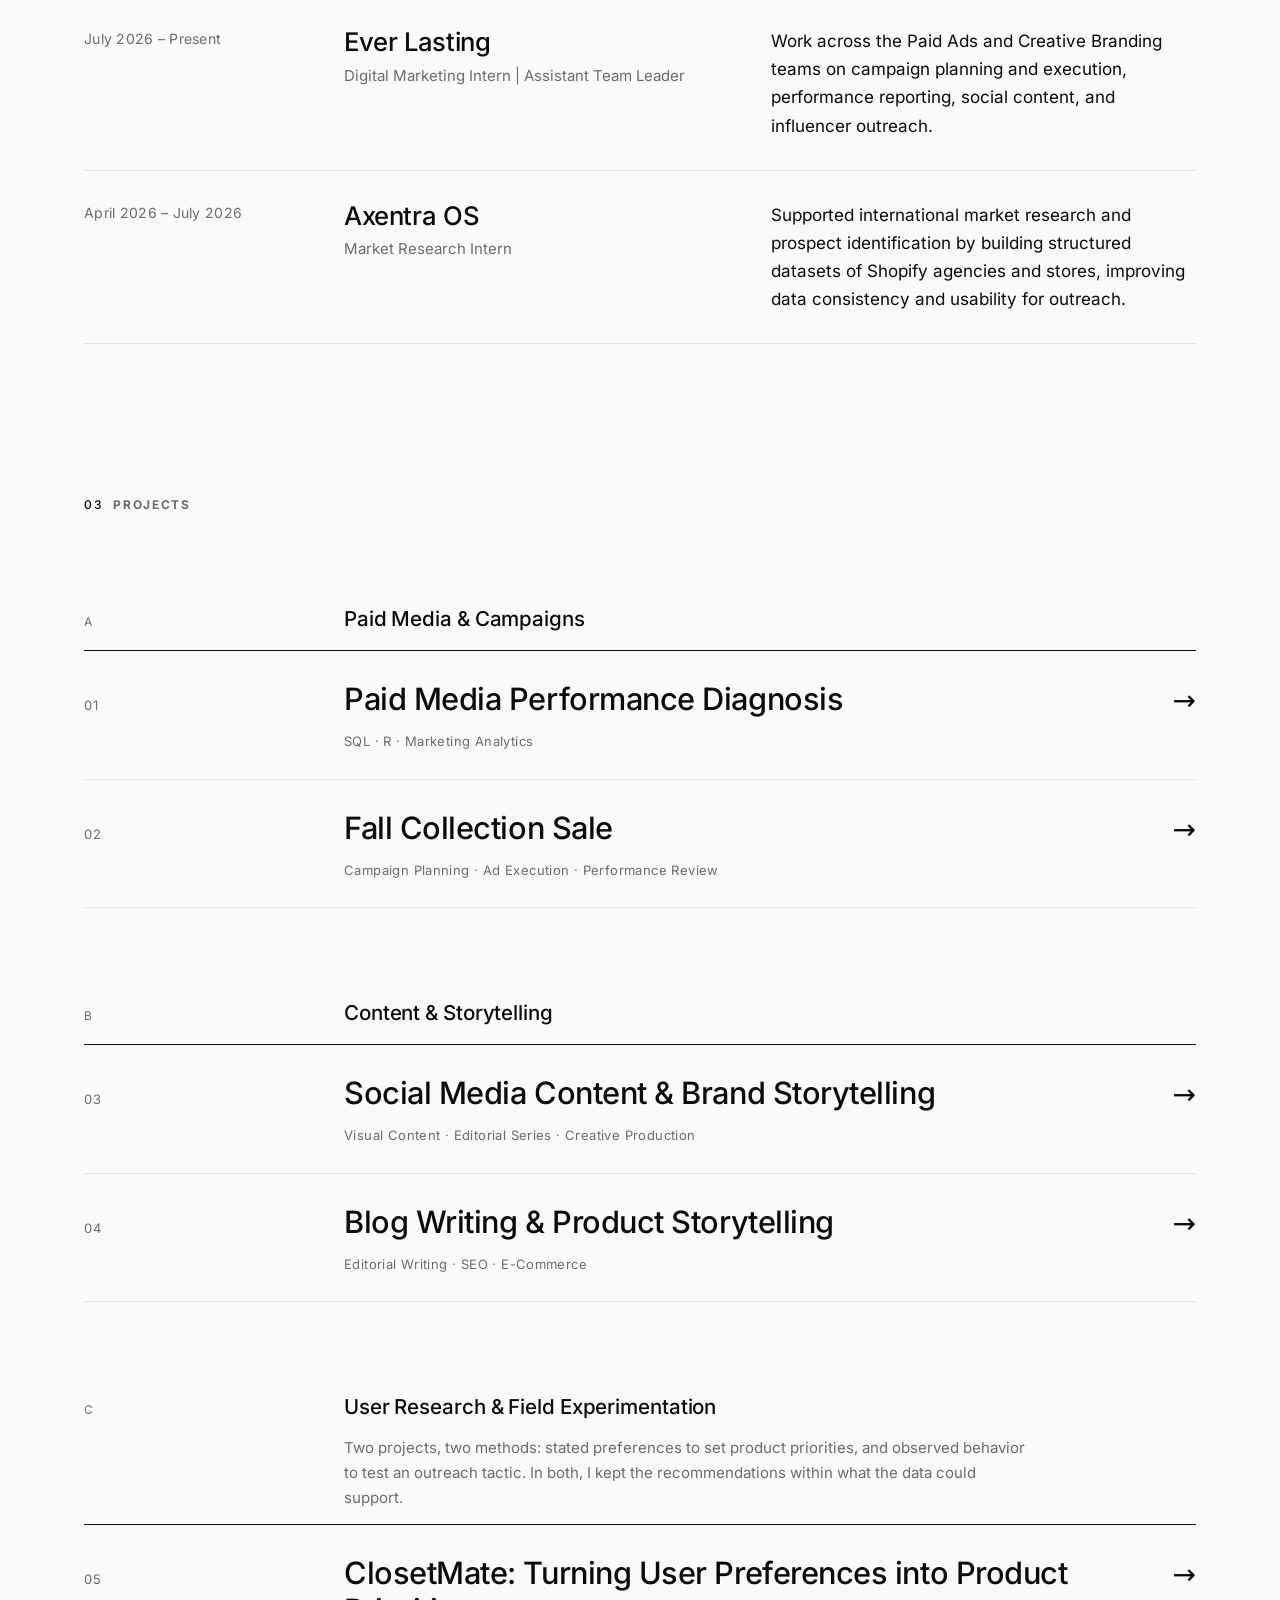
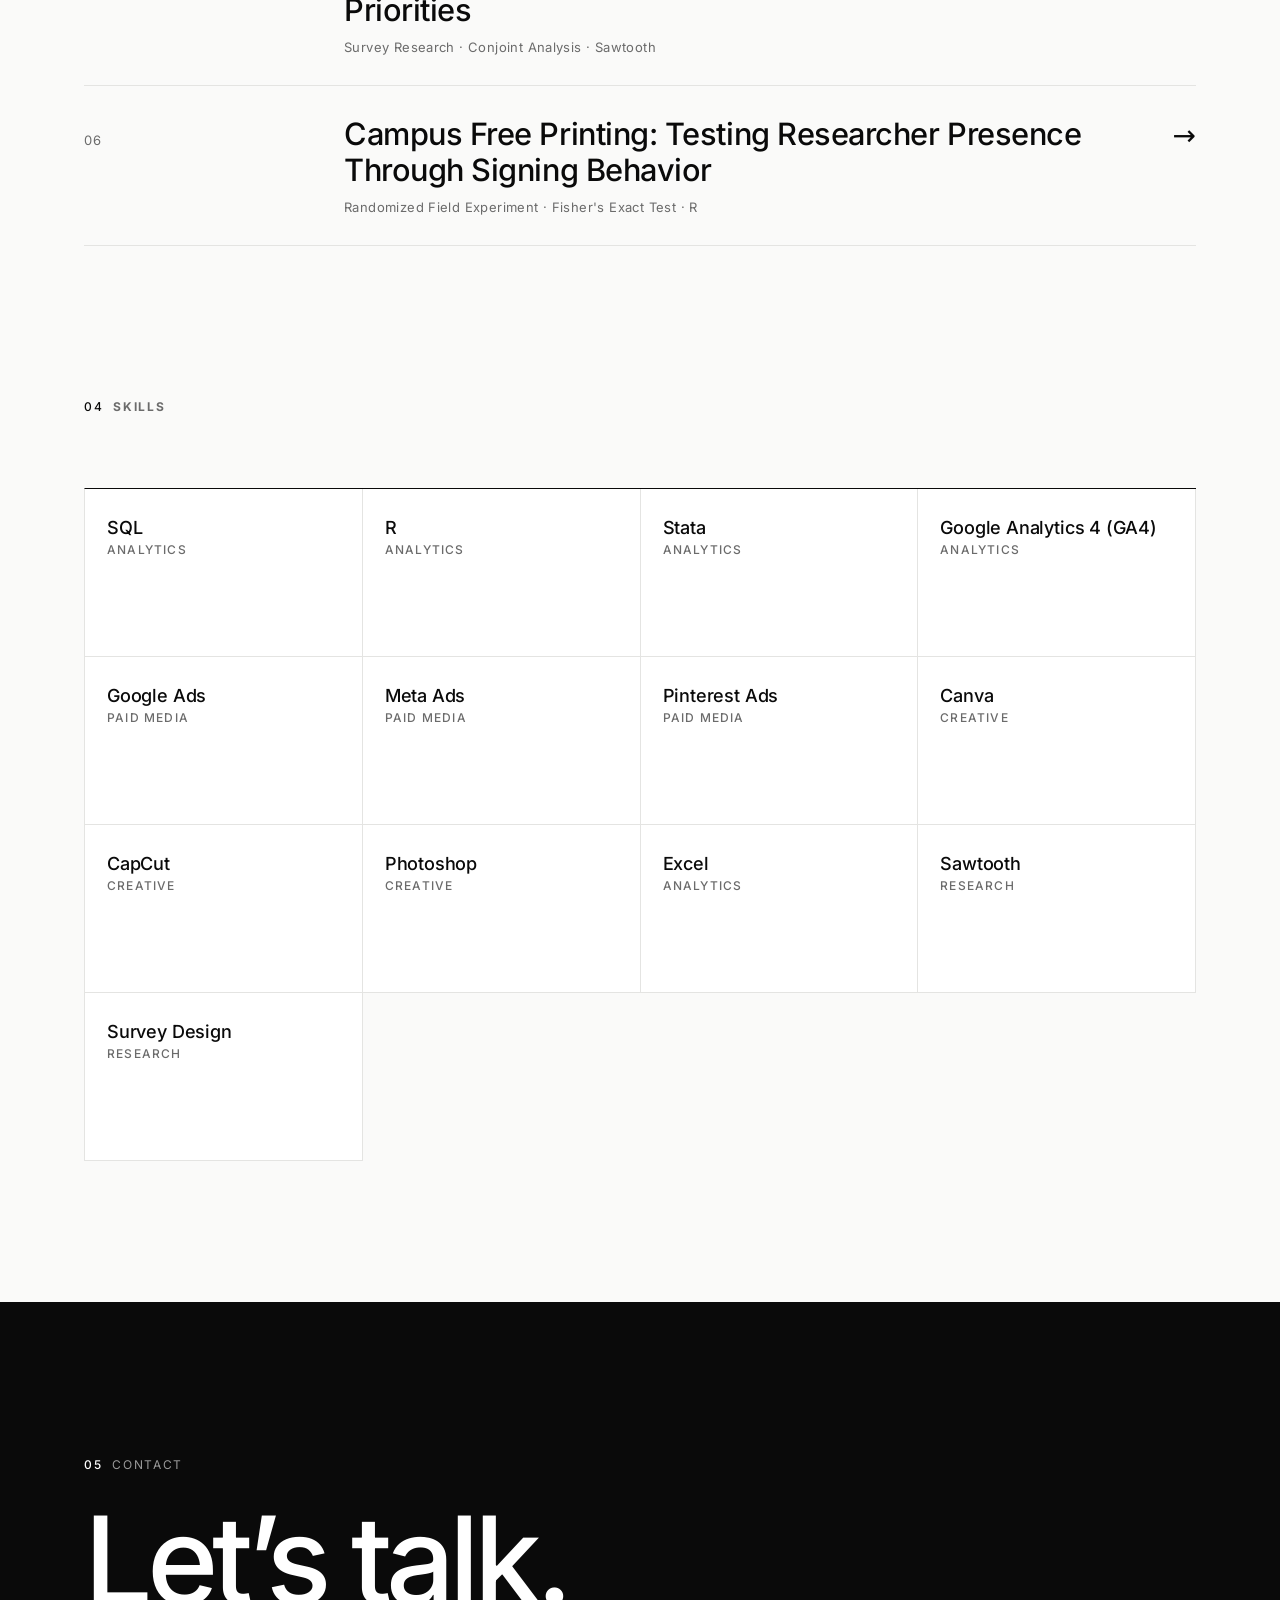
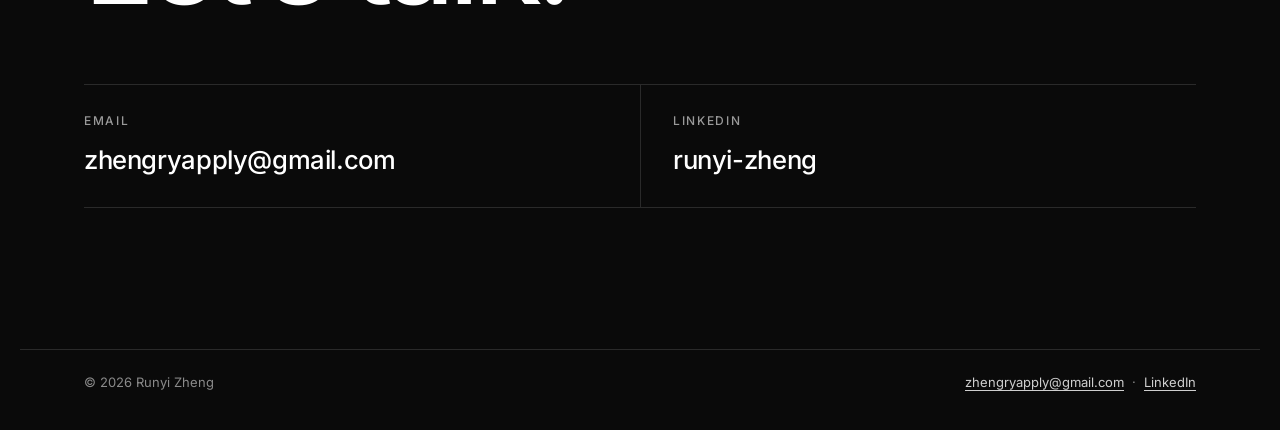
==== commit 30dd4ce5: "Add files via upload" ====
--- a/index.html
+++ b/index.html
@@ -10,7 +10,7 @@
 <meta property="og:type" content="website">
 <meta name="theme-color" content="#0a0a0a">
 <link rel="icon" href="[data-uri]" type="image/svg+xml">
-<link rel="preload" href="assets/fonts/inter-latin-wght-normal.woff2" as="font" type="font/woff2" crossorigin>
+
 <style>/* Runyi Zheng — portfolio
    Black and white, editorial. Fonts are self-hosted in /assets/fonts. */
 
@@ -373,13 +373,13 @@
     <div class="group">
       <div class="group-head"><span class="label">A</span><h3>Paid Media &amp; Campaigns</h3></div>
       <ul class="plist">
-        <li><a href="paid-media-diagnosis.html">
+        <li><a href="paid-media-diagnosis.html?v=20261104c">
           <span class="num">01</span>
           <span class="title">Paid Media Performance Diagnosis</span>
           <span class="tags">SQL · R · Marketing Analytics</span>
           <span class="arrow" aria-hidden="true">&rarr;</span>
         </a></li>
-        <li><a href="fall-collection-sale.html">
+        <li><a href="fall-collection-sale.html?v=20261104c">
           <span class="num">02</span>
           <span class="title">Fall Collection Sale</span>
           <span class="tags">Campaign Planning · Ad Execution · Performance Review</span>
@@ -390,13 +390,13 @@
     <div class="group">
       <div class="group-head"><span class="label">B</span><h3>Content &amp; Storytelling</h3></div>
       <ul class="plist">
-        <li><a href="social-content.html">
+        <li><a href="social-content.html?v=20261104c">
           <span class="num">03</span>
           <span class="title">Social Media Content &amp; Brand Storytelling</span>
           <span class="tags">Visual Content · Editorial Series · Creative Production</span>
           <span class="arrow" aria-hidden="true">&rarr;</span>
         </a></li>
-        <li><a href="blog-writing.html">
+        <li><a href="blog-writing.html?v=20261104c">
           <span class="num">04</span>
           <span class="title">Blog Writing &amp; Product Storytelling</span>
           <span class="tags">Editorial Writing · SEO · E-Commerce</span>
@@ -408,13 +408,13 @@
       <div class="group-head"><span class="label">C</span><h3>User Research &amp; Field Experimentation</h3>
       <p class="group-note">Two projects, two methods: stated preferences to set product priorities, and observed behavior to test an outreach tactic. In both, I kept the recommendations within what the data could support.</p></div>
       <ul class="plist">
-        <li><a href="closetmate.html">
+        <li><a href="closetmate.html?v=20261104c">
           <span class="num">05</span>
           <span class="title">ClosetMate: Turning User Preferences into Product Priorities</span>
           <span class="tags">Survey Research · Conjoint Analysis · Sawtooth</span>
           <span class="arrow" aria-hidden="true">&rarr;</span>
         </a></li>
-        <li><a href="campus-free-printing.html">
+        <li><a href="campus-free-printing.html?v=20261104c">
           <span class="num">06</span>
           <span class="title">Campus Free Printing: Testing Researcher Presence Through Signing Behavior</span>
           <span class="tags">Randomized Field Experiment · Fisher's Exact Test · R</span>
@@ -430,55 +430,55 @@
     <h2 class="label"><b>04</b>Skills</h2>
     <div class="skills-grid">
       <div class="skill">
-        <div class="logo"><img data-base="assets/logos/sql" data-exts="svg,png,webp" alt="" width="44" height="44"></div>
+        
         <div class="name">SQL<span class="kind">Analytics</span></div>
       </div>
       <div class="skill">
-        <div class="logo"><img data-base="assets/logos/r" data-exts="svg,png,webp" alt="" width="44" height="44"></div>
+        
         <div class="name">R<span class="kind">Analytics</span></div>
       </div>
       <div class="skill">
-        <div class="logo"><img data-base="assets/logos/stata" data-exts="svg,png,webp" alt="" width="44" height="44"></div>
+        
         <div class="name">Stata<span class="kind">Analytics</span></div>
       </div>
       <div class="skill">
-        <div class="logo"><img data-base="assets/logos/google-analytics" data-exts="svg,png,webp" alt="" width="44" height="44"></div>
+        
         <div class="name">Google Analytics 4 (GA4)<span class="kind">Analytics</span></div>
       </div>
       <div class="skill">
-        <div class="logo"><img data-base="assets/logos/google-ads" data-exts="svg,png,webp" alt="" width="44" height="44"></div>
+        
         <div class="name">Google Ads<span class="kind">Paid media</span></div>
       </div>
       <div class="skill">
-        <div class="logo"><img data-base="assets/logos/meta-ads" data-exts="svg,png,webp" alt="" width="44" height="44"></div>
+        
         <div class="name">Meta Ads<span class="kind">Paid media</span></div>
       </div>
       <div class="skill">
-        <div class="logo"><img data-base="assets/logos/pinterest-ads" data-exts="svg,png,webp" alt="" width="44" height="44"></div>
+        
         <div class="name">Pinterest Ads<span class="kind">Paid media</span></div>
       </div>
       <div class="skill">
-        <div class="logo"><img data-base="assets/logos/canva" data-exts="svg,png,webp" alt="" width="44" height="44"></div>
+        
         <div class="name">Canva<span class="kind">Creative</span></div>
       </div>
       <div class="skill">
-        <div class="logo"><img data-base="assets/logos/capcut" data-exts="svg,png,webp" alt="" width="44" height="44"></div>
+        
         <div class="name">CapCut<span class="kind">Creative</span></div>
       </div>
       <div class="skill">
-        <div class="logo"><img data-base="assets/logos/photoshop" data-exts="svg,png,webp" alt="" width="44" height="44"></div>
+        
         <div class="name">Photoshop<span class="kind">Creative</span></div>
       </div>
       <div class="skill">
-        <div class="logo"><img data-base="assets/logos/excel" data-exts="svg,png,webp" alt="" width="44" height="44"></div>
+        
         <div class="name">Excel<span class="kind">Analytics</span></div>
       </div>
       <div class="skill">
-        <div class="logo"><img data-base="assets/logos/sawtooth" data-exts="svg,png,webp" alt="" width="44" height="44"></div>
+        
         <div class="name">Sawtooth<span class="kind">Research</span></div>
       </div>
       <div class="skill">
-        <div class="logo"><img data-base="assets/logos/survey-design" data-exts="svg,png,webp" alt="" width="44" height="44"></div>
+        
         <div class="name">Survey Design<span class="kind">Research</span></div>
       </div>
     </div>
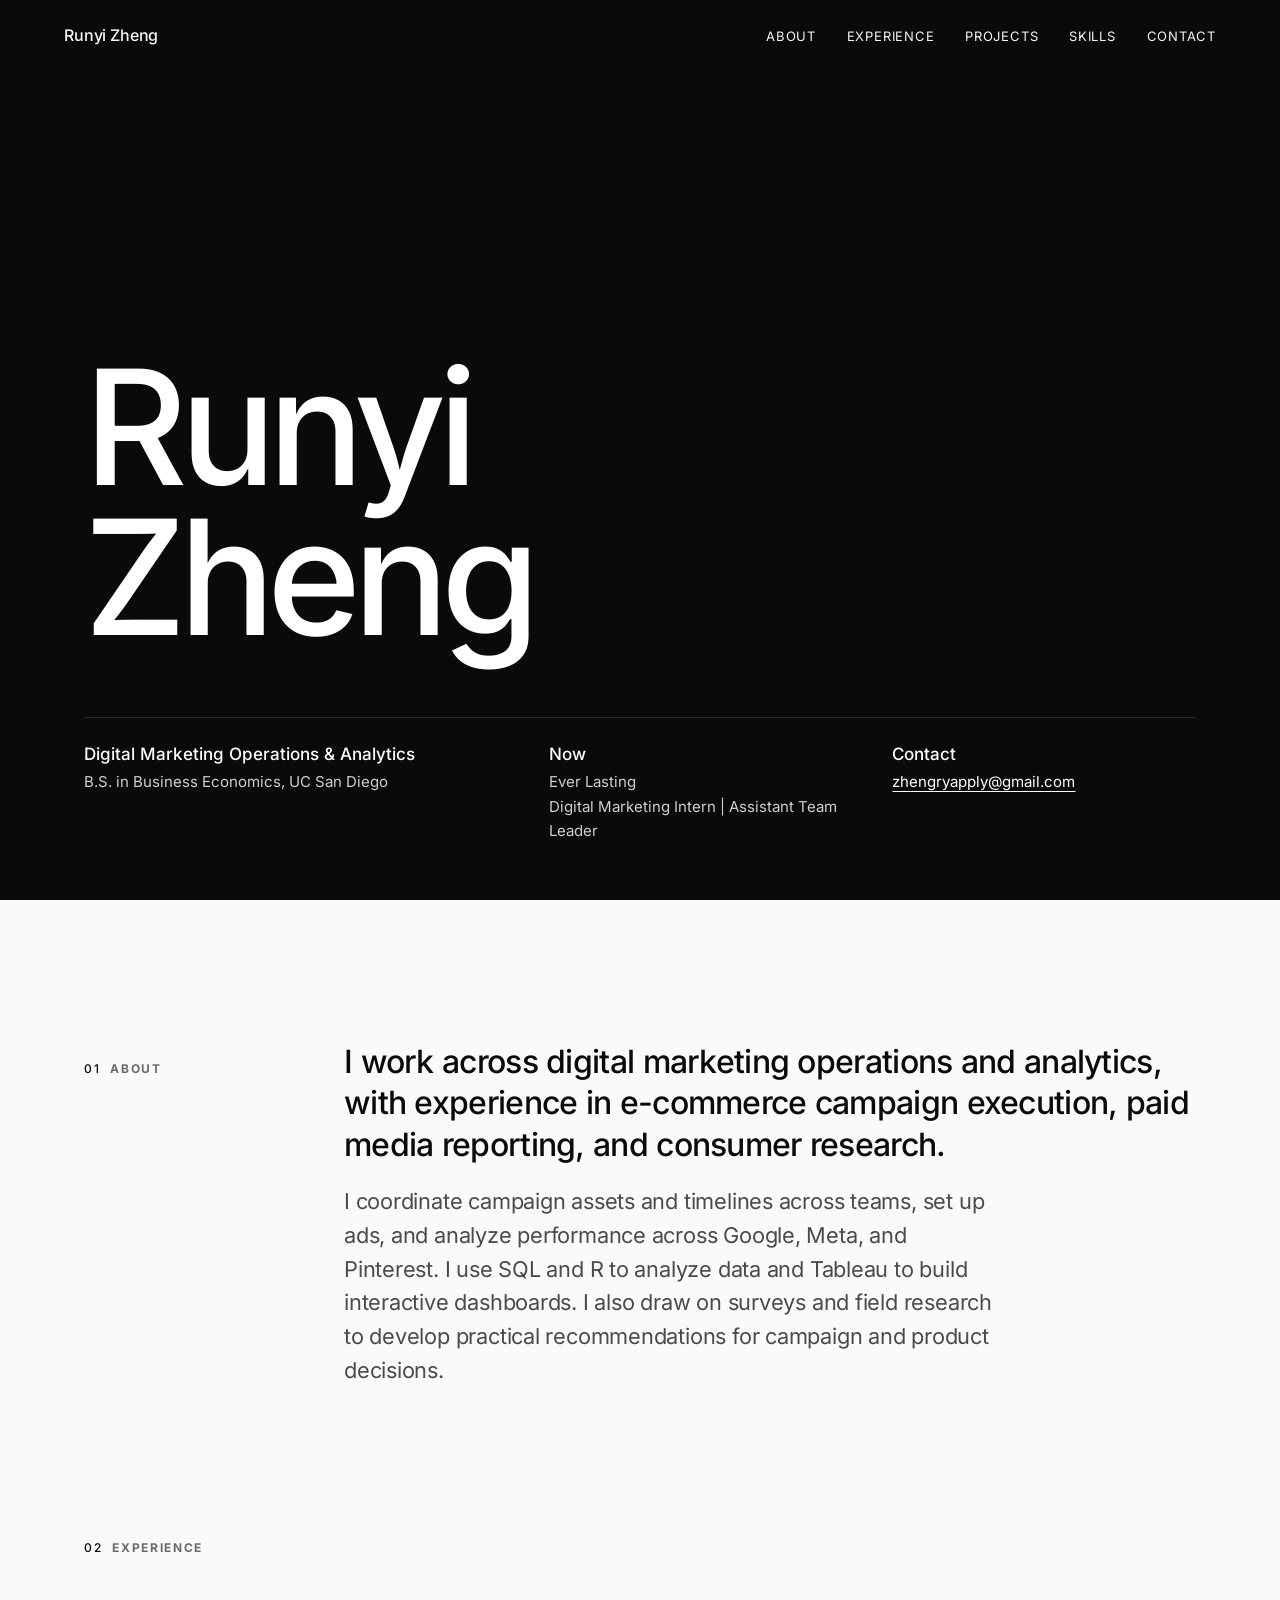
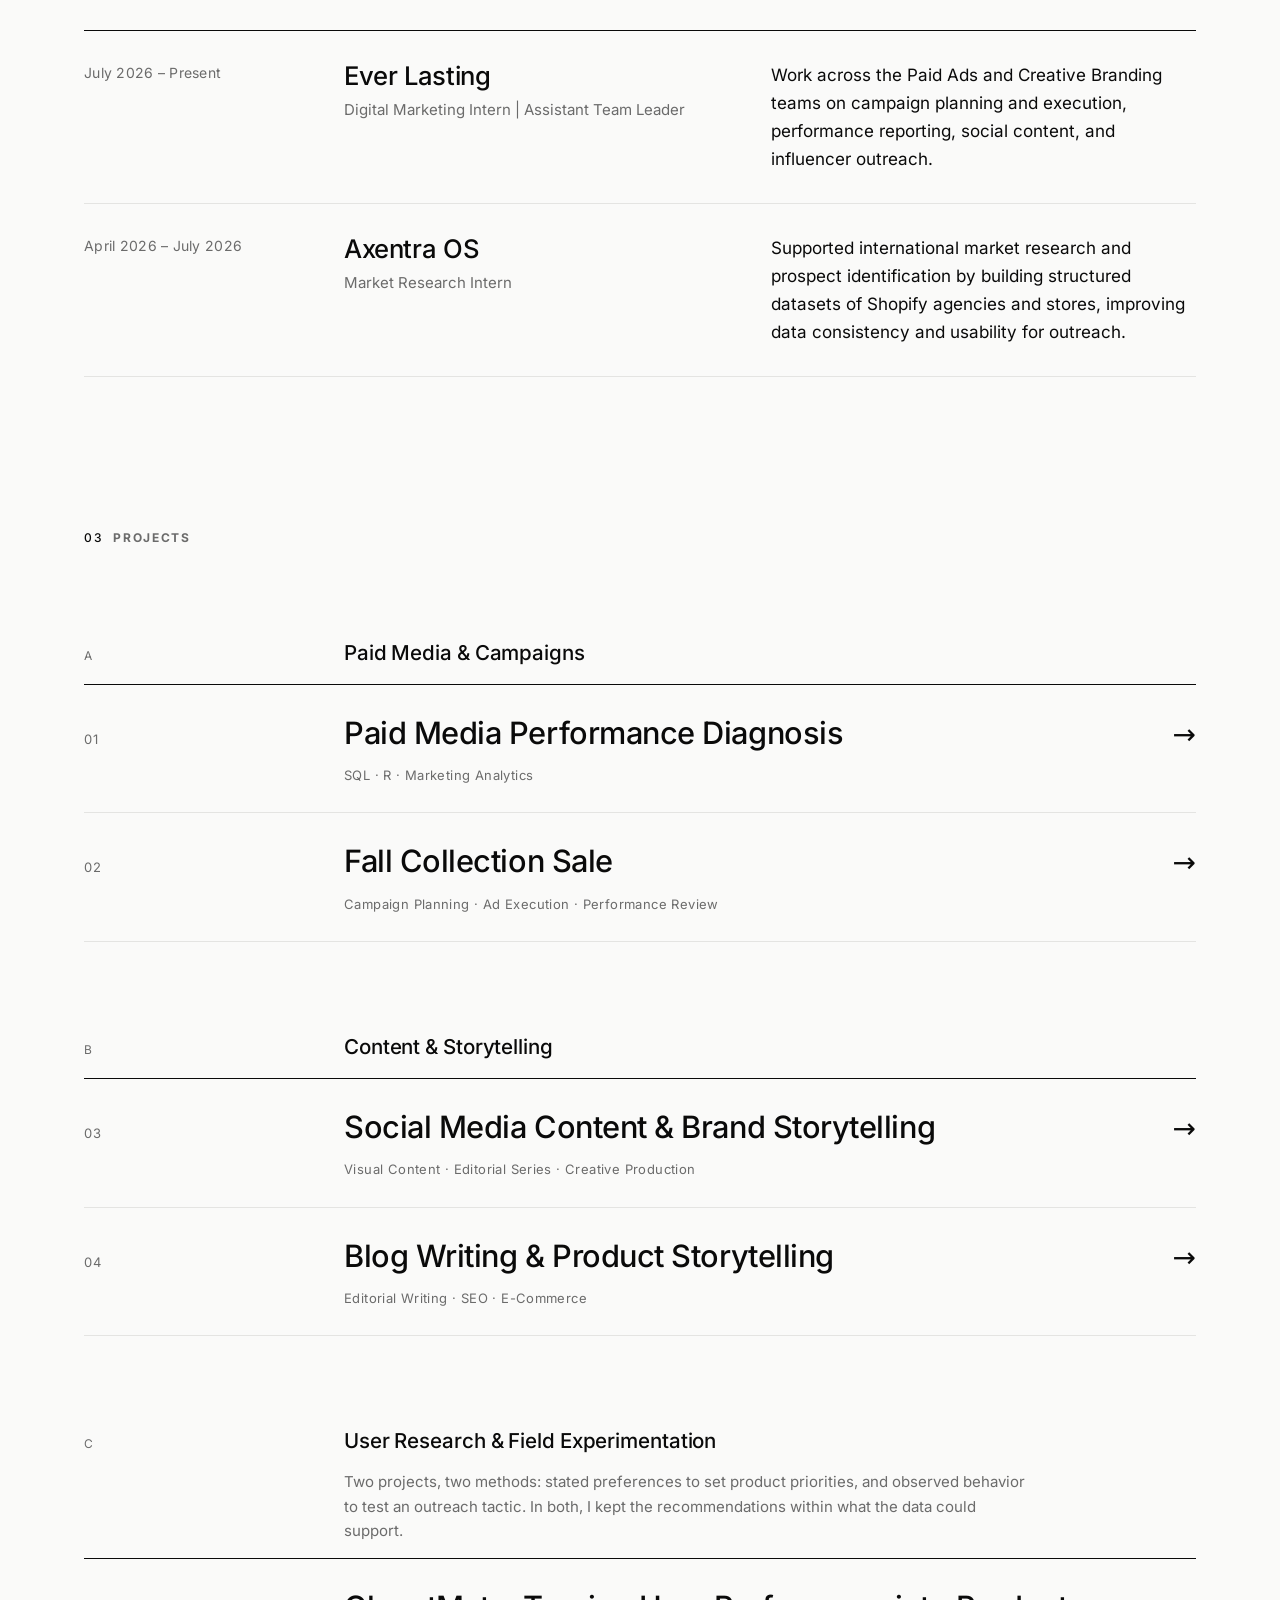
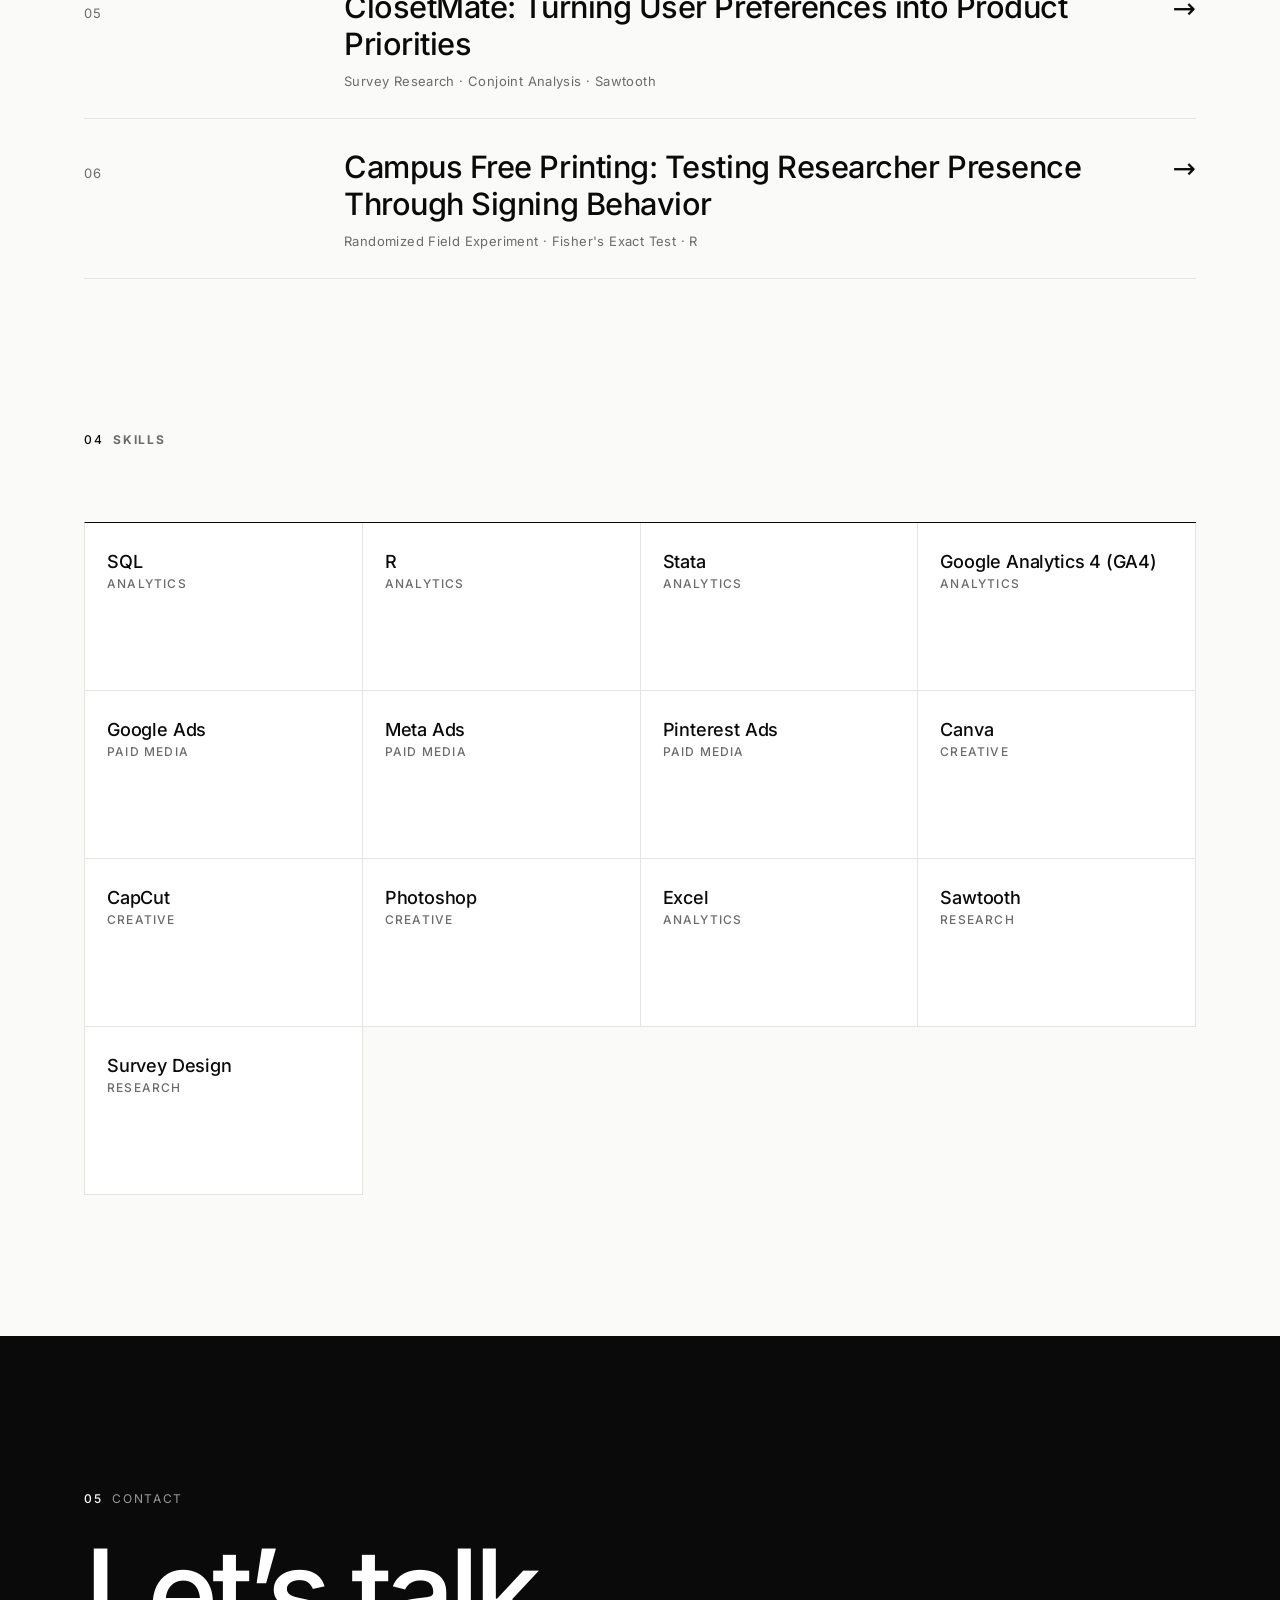
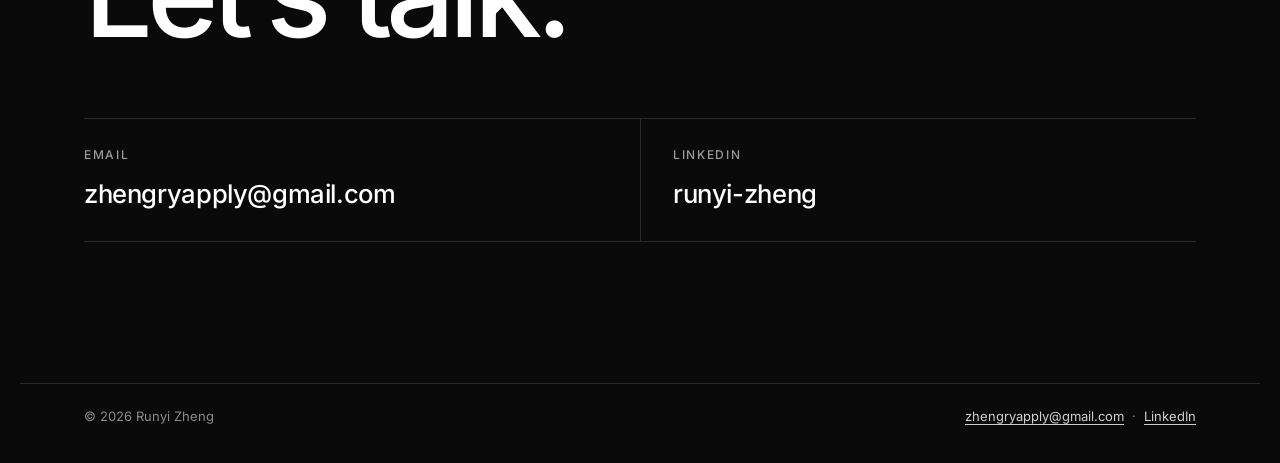
==== commit 797271dc: "Add files via upload" ====
--- a/index.html
+++ b/index.html
@@ -343,7 +343,7 @@
       <h2 class="label"><b>01</b>About</h2>
       <div>
         <p class="about-text">I work across digital marketing operations and analytics, with experience in e-commerce campaign execution, paid media reporting, and consumer research.</p>
-        <p class="about-text">I coordinate campaign assets and timelines across teams, set up ads, and analyze performance across Google, Meta, and Pinterest. I use SQL and R to analyze paid media data, and draw on surveys and field research to develop practical recommendations for campaign and product decisions.</p>
+        <p class="about-text">I coordinate campaign assets and timelines across teams, set up ads, and analyze performance across Google, Meta, and Pinterest. I use SQL and R to analyze data and Tableau to build interactive dashboards. I also draw on surveys and field research to develop practical recommendations for campaign and product decisions.</p>
       </div>
     </div>
   </div>
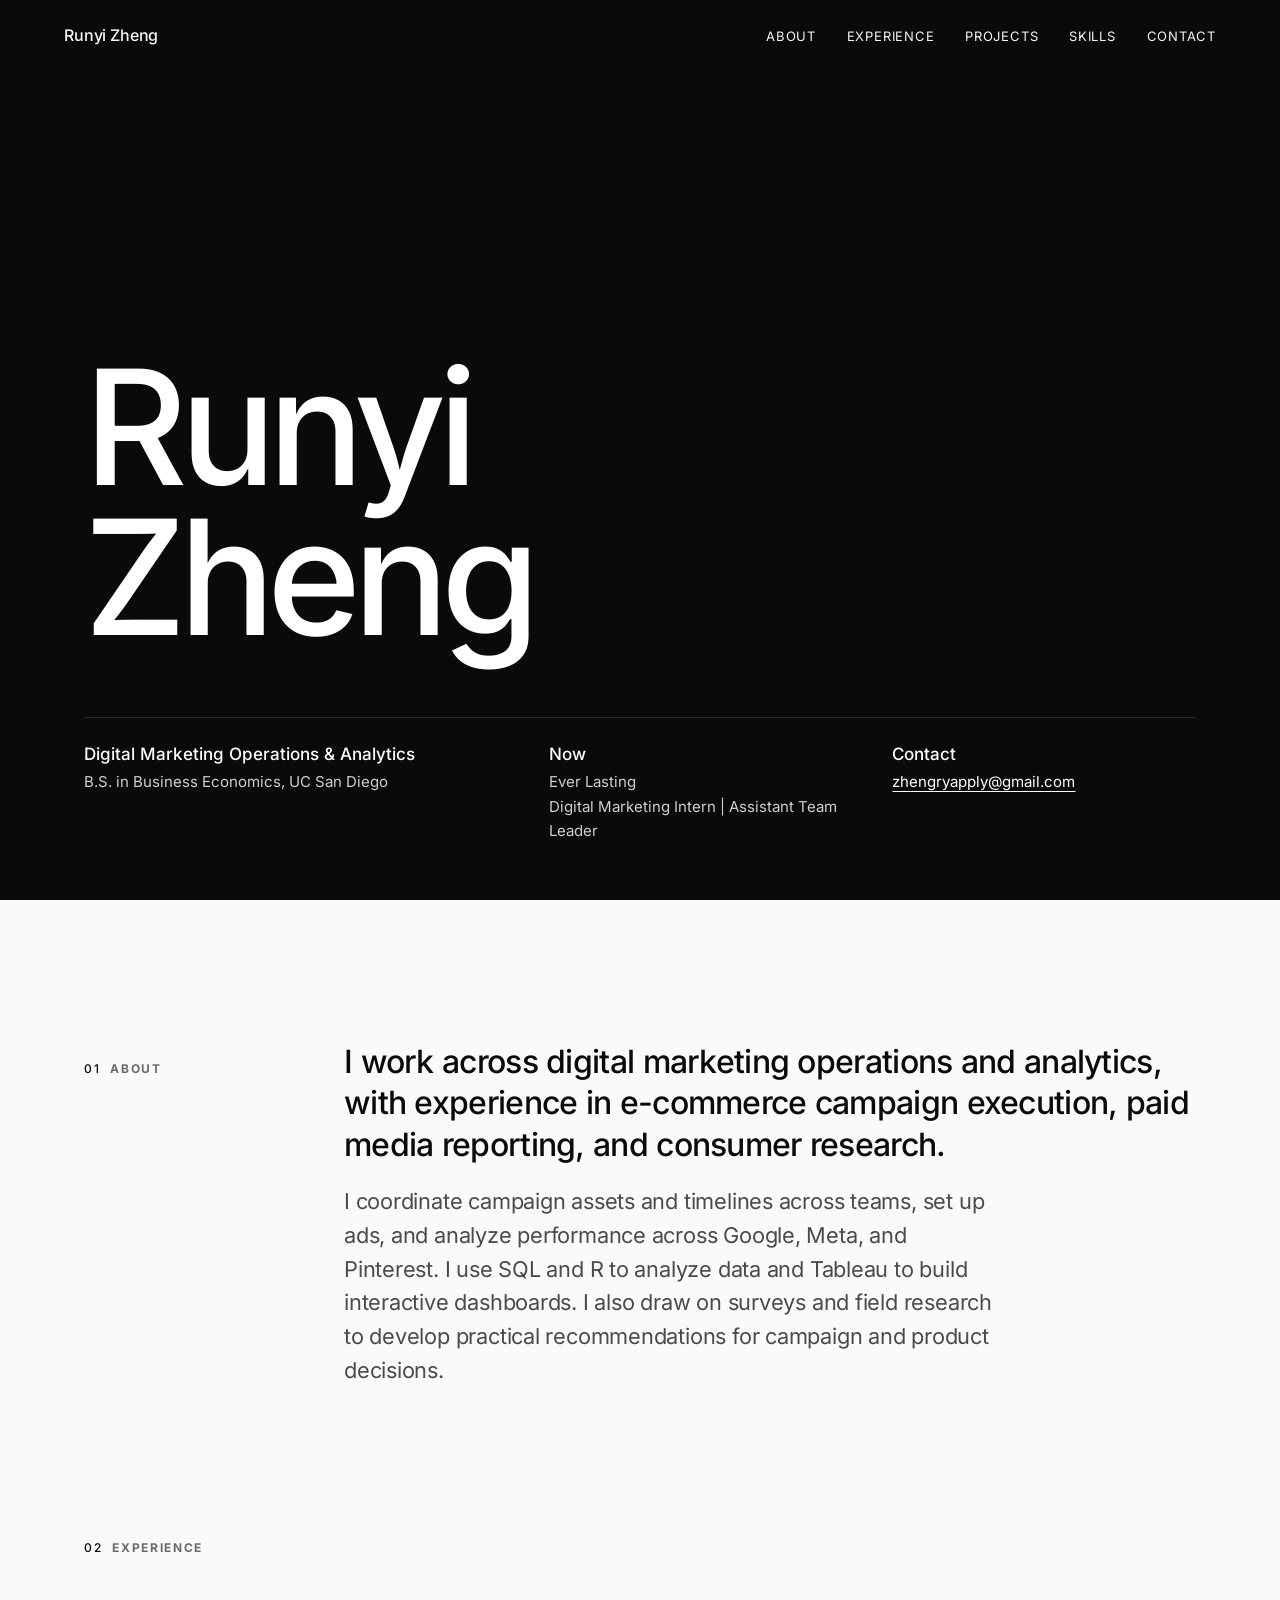
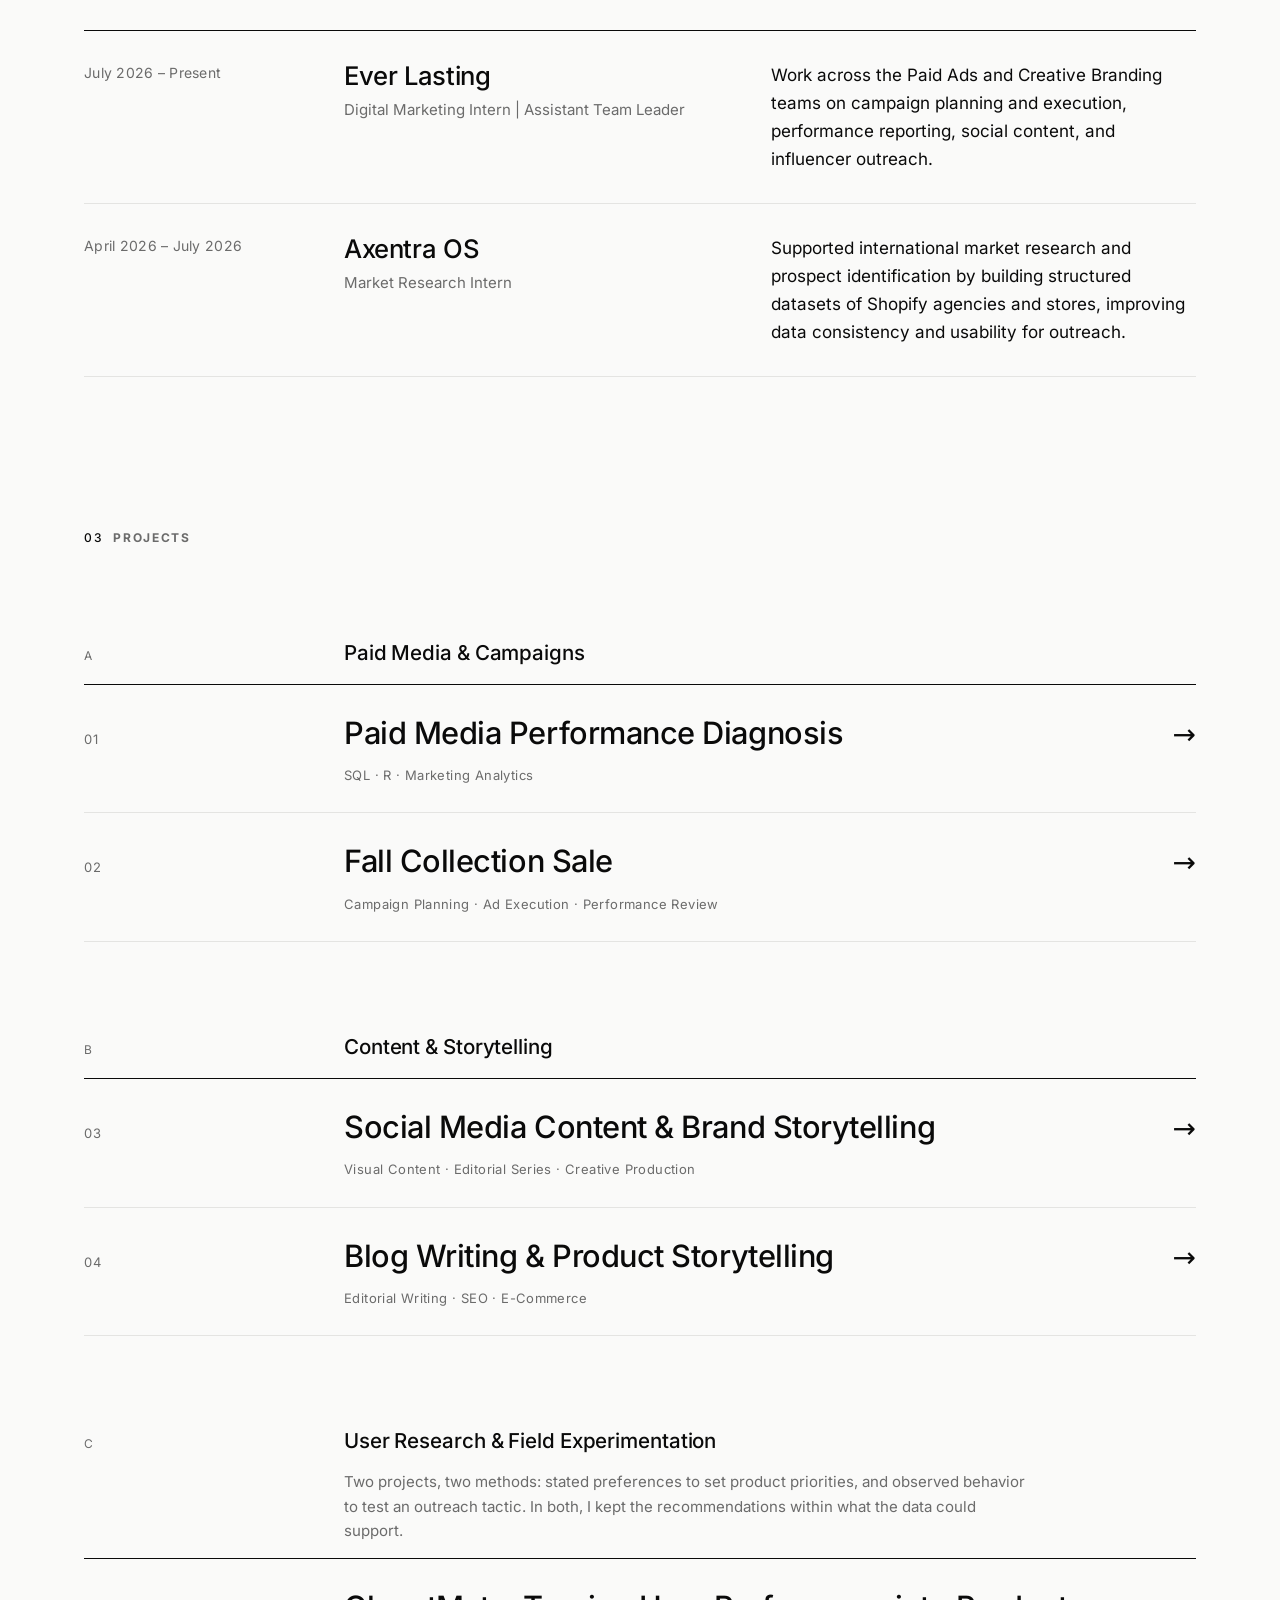
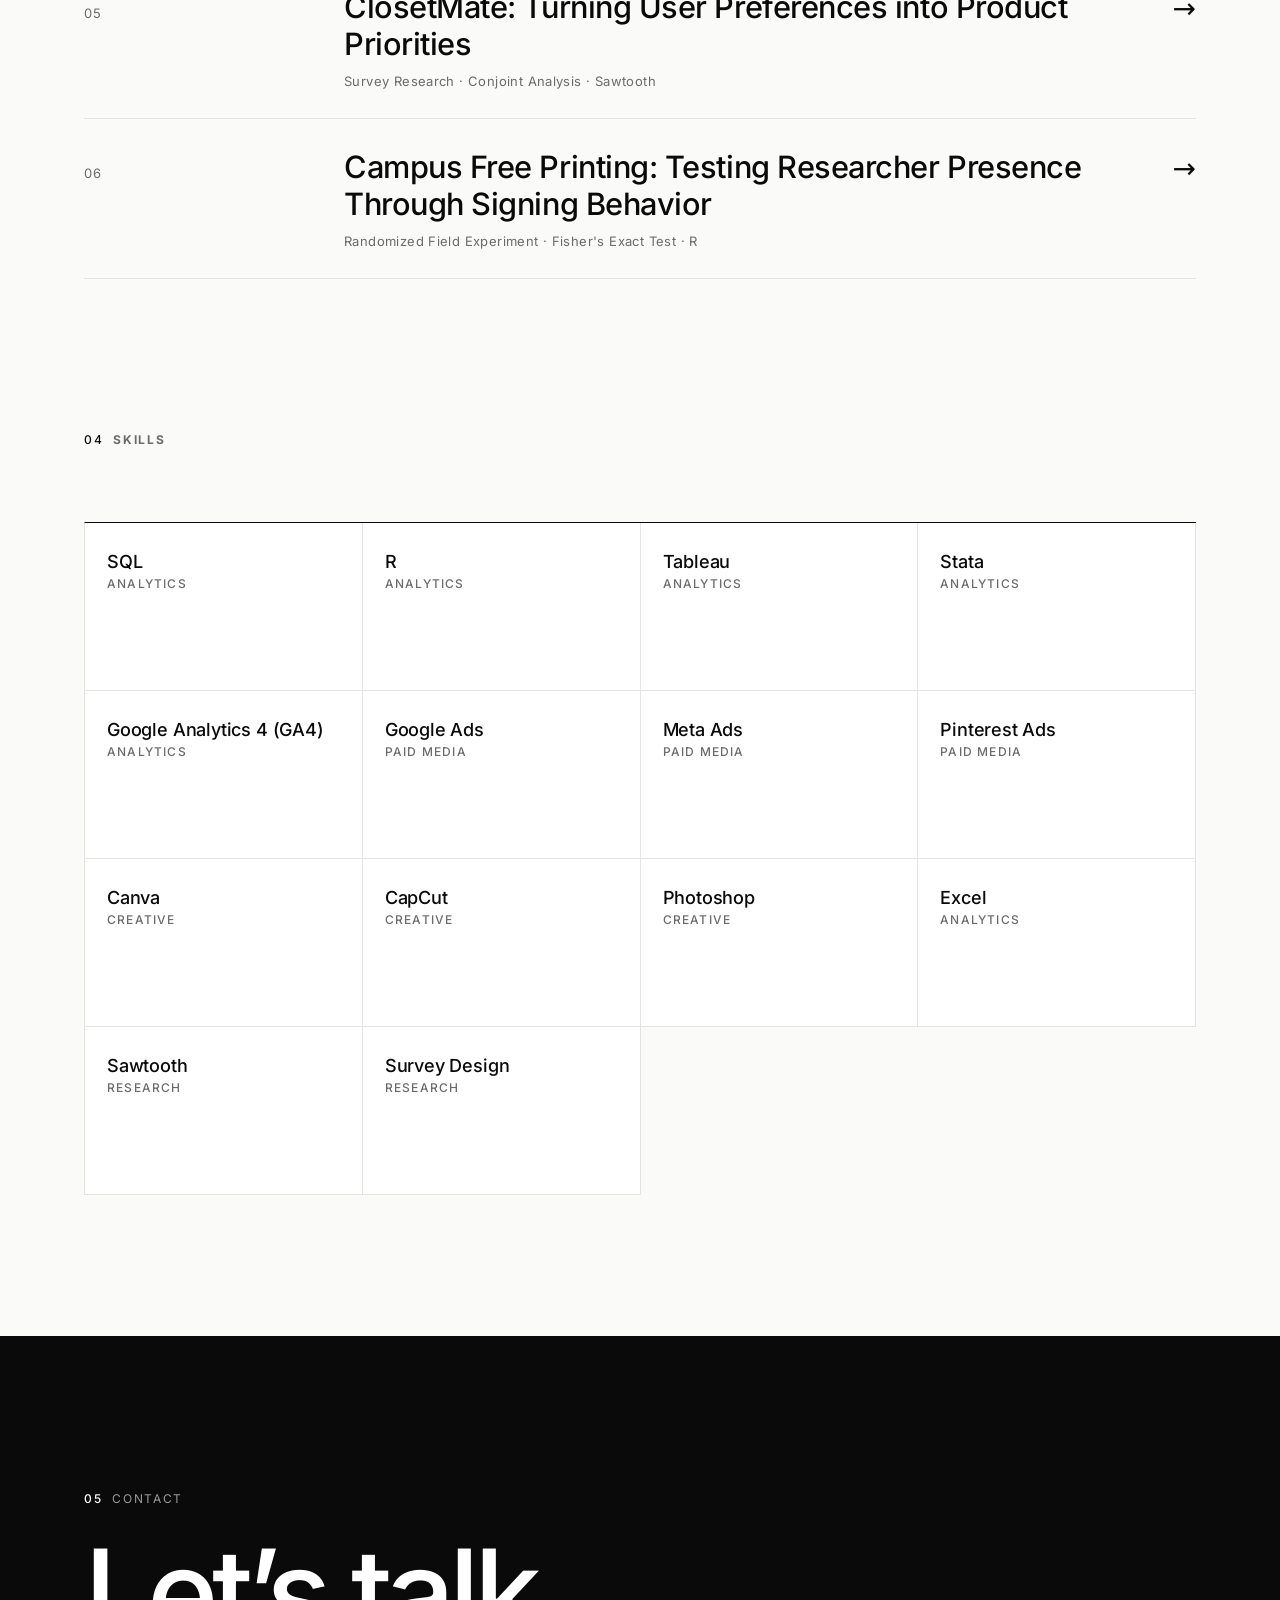
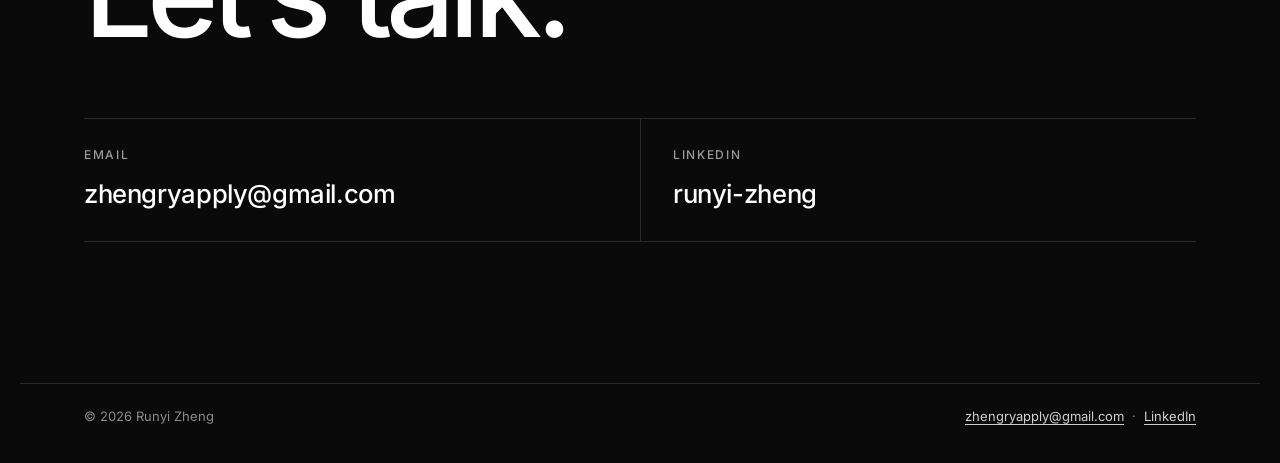
==== commit 0ad05a1c: "Add files via upload" ====
--- a/index.html
+++ b/index.html
@@ -438,6 +438,9 @@
         <div class="name">R<span class="kind">Analytics</span></div>
       </div>
       <div class="skill">
+        <div class="name">Tableau<span class="kind">Analytics</span></div>
+      </div>
+      <div class="skill">
         
         <div class="name">Stata<span class="kind">Analytics</span></div>
       </div>
